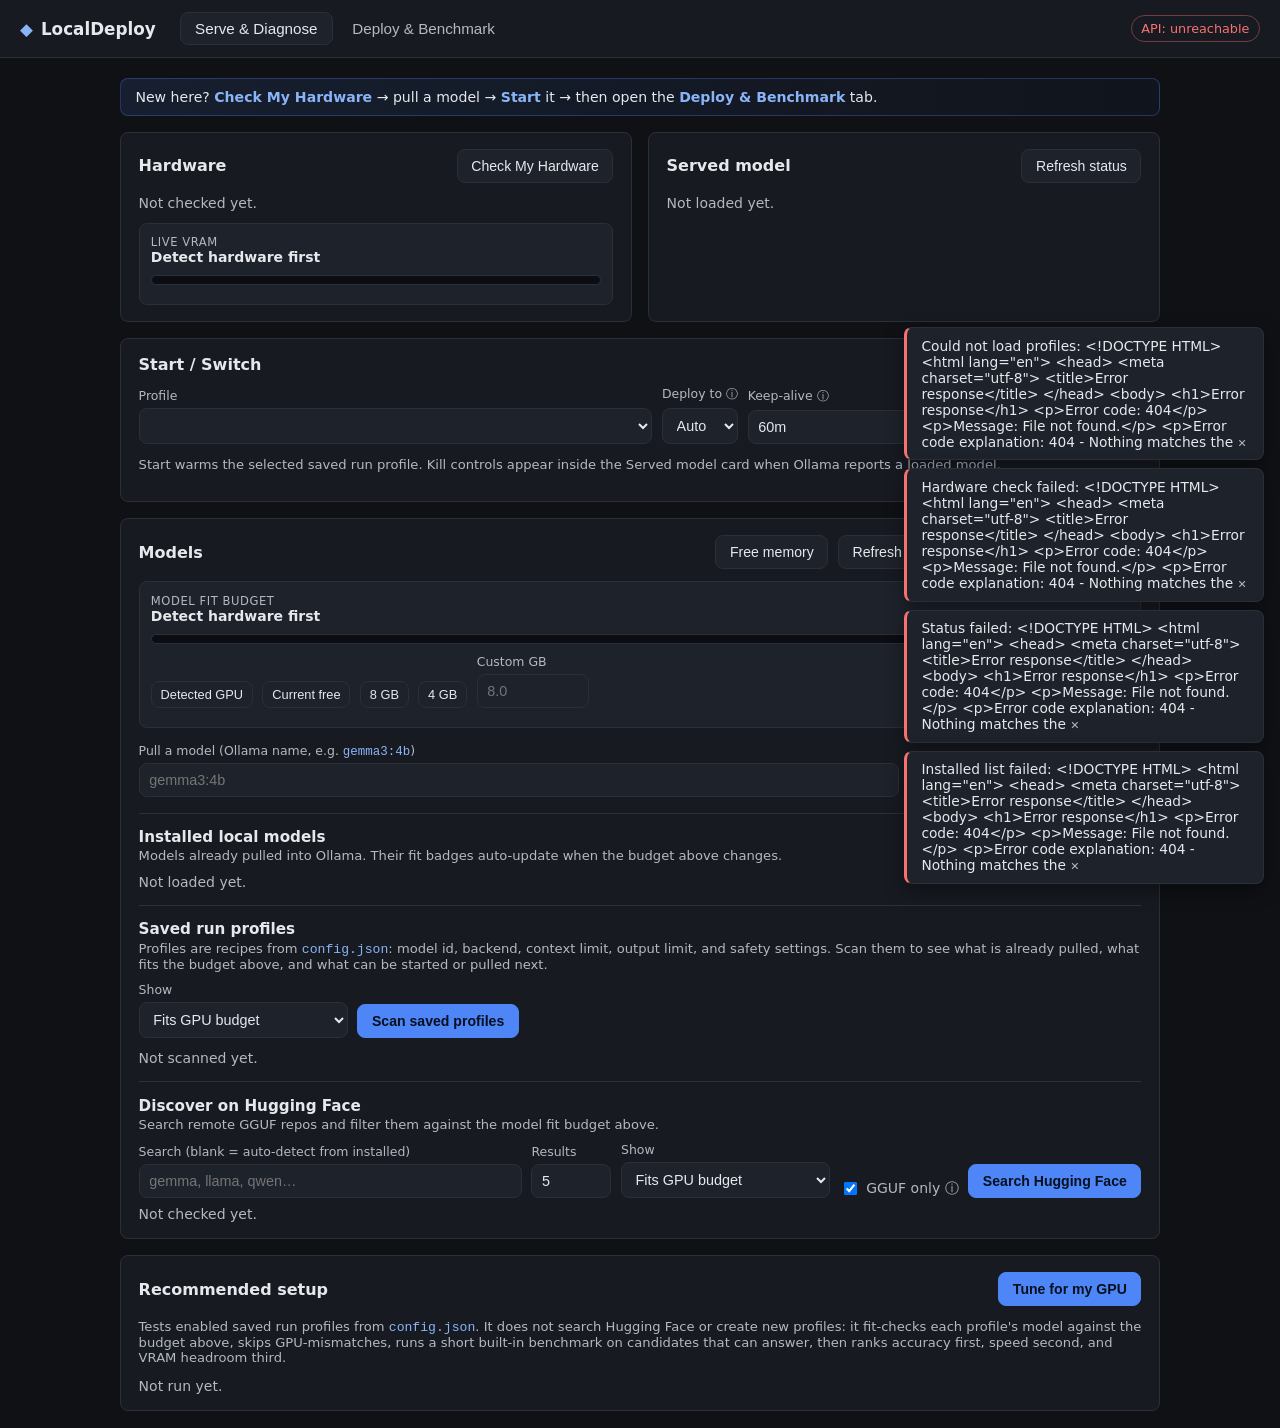
==== web/index.html @ 1c14550e "Improve model fit UI and Ollama test isolation" ====
<!doctype html>
<html lang="en">
  <head>
    <meta charset="utf-8" />
    <meta name="viewport" content="width=device-width, initial-scale=1" />
    <title>LocalDeploy</title>
    <link rel="icon" href="data:," />
    <link rel="stylesheet" href="styles.css?v=20260623-ui7" />
  </head>
  <body>
    <header class="topbar">
      <div class="brand">
        <span class="logo">◆</span>
        <span>LocalDeploy</span>
      </div>
      <nav class="tabs" role="tablist">
        <button class="tab active" data-tab="serve" role="tab" aria-selected="true">Serve &amp; Diagnose</button>
        <button class="tab" data-tab="bench" role="tab" aria-selected="false">Deploy &amp; Benchmark</button>
      </nav>
      <div class="topbar-right">
        <div id="hw-chip" class="chip hidden" title="Detected GPU / VRAM"></div>
        <div class="conn" id="conn-pill" title="API connection">API: …</div>
      </div>
    </header>

    <main>
      <!-- ===================== TAB 1: Serve & Diagnose ===================== -->
      <section id="tab-serve" class="tab-panel active">
        <div class="hint">
          New here? <b>Check My Hardware</b> → pull a model → <b>Start</b> it → then open the
          <b>Deploy &amp; Benchmark</b> tab.
        </div>
        <div class="grid">
          <!-- Hardware -->
          <div class="card">
            <div class="card-head">
              <h2>Hardware</h2>
              <button class="btn" id="btn-hardware">Check My Hardware</button>
            </div>
            <div id="hardware-body" class="muted">Not checked yet.</div>
            <div class="live-vram-panel" style="margin-top: 0.75rem">
              <div class="budget-head">
                <div>
                  <span class="eyebrow">Live VRAM</span>
                  <strong id="hardware-vram-label">Detect hardware first</strong>
                </div>
                <span id="hardware-vram-live-label" class="muted small"></span>
              </div>
              <div id="hardware-vram-meter" class="capacity-meter" aria-label="Live VRAM usage"></div>
              <div id="hardware-vram-help" class="muted small" style="margin-top: 0.5rem"></div>
            </div>
          </div>

          <!-- Served model / status -->
          <div class="card">
            <div class="card-head">
              <h2>Served model</h2>
              <button class="btn" id="btn-status">Refresh status</button>
            </div>
            <div id="status-body" class="muted">Not loaded yet.</div>
          </div>
        </div>

        <!-- Serve controls -->
        <div class="card">
          <div class="card-head"><h2>Start / Switch</h2></div>
          <div class="row gap wrap">
            <label class="field grow">
              <span>Profile</span>
              <select id="profile-select"></select>
            </label>
            <label class="field" title="Where to run the model. Auto lets Ollama use the GPU if it fits; CPU forces system-RAM only (slower, but works without a GPU); GPU forces full GPU offload.">
              <span>Deploy to ⓘ</span>
              <select id="serve-device">
                <option value="auto" selected>Auto</option>
                <option value="gpu">GPU</option>
                <option value="cpu">CPU</option>
              </select>
            </label>
            <label class="field" title="How long to keep the model warm in memory after a request (e.g. 60m, 1h, or 0 to unload immediately).">
              <span>Keep-alive ⓘ</span>
              <input type="text" id="keep-alive" value="60m" />
            </label>
            <div class="row gap actions">
              <button class="btn primary" id="btn-serve">Start</button>
              <button class="btn" id="btn-switch">Switch to this</button>
            </div>
          </div>
          <p class="muted small">Start warms the selected saved run profile. Kill controls appear inside the Served model card when Ollama reports a loaded model.</p>
          <div id="serve-result" class="result"></div>
        </div>

        <!-- Models -->
        <div class="card">
          <div class="card-head">
            <h2>Models</h2>
            <div class="row gap">
              <button class="btn" id="btn-free" title="Unload all models from memory/VRAM">Free memory</button>
              <button class="btn" id="btn-installed">Refresh installed</button>
              <button class="btn" id="btn-updates">Auto search installed</button>
            </div>
          </div>

          <div class="budget-panel model-budget">
            <div class="budget-head">
              <div>
                <span class="eyebrow">Model fit budget</span>
                <strong id="vram-budget-label">Detect hardware first</strong>
              </div>
              <span id="vram-live-label" class="muted small"></span>
            </div>
            <div id="vram-budget-meter" class="capacity-meter" aria-label="Model fit budget"></div>
            <div class="row gap wrap" style="margin-top: 0.65rem">
              <button class="btn compact vram-preset" data-vram-preset="detected">Detected GPU</button>
              <button class="btn compact vram-preset" data-vram-preset="free">Current free</button>
              <button class="btn compact vram-preset" data-vram-gb="8">8 GB</button>
              <button class="btn compact vram-preset" data-vram-gb="4">4 GB</button>
              <label class="field compact-field">
                <span>Custom GB</span>
                <input type="number" id="vram-budget-gb" min="0" step="0.1" placeholder="8.0" />
              </label>
            </div>
            <div id="vram-budget-help" class="muted small" style="margin-top: 0.5rem"></div>
          </div>

          <div class="row gap wrap" style="margin-bottom: 0.75rem">
            <label class="field grow">
              <span>Pull a model (Ollama name, e.g. <code>gemma3:4b</code>)</span>
              <input type="text" id="pull-model" placeholder="gemma3:4b" />
            </label>
            <label class="check" title="Skip the VRAM safety check and pull anyway. Warning: a model larger than your free VRAM may fail to load or run very slowly on CPU.">
              <input type="checkbox" id="pull-override" />
              <span>Override fit check ⚠</span>
            </label>
            <button class="btn primary" id="btn-pull">Pull</button>
            <button class="btn danger" id="btn-pull-cancel" hidden>Cancel</button>
          </div>
          <pre id="pull-log" class="log hidden"></pre>

          <div class="model-section">
            <div class="section-title">
              <div>
                <h3>Installed local models</h3>
                <p class="muted small">Models already pulled into Ollama. Their fit badges auto-update when the budget above changes.</p>
              </div>
            </div>
            <div id="installed-body" class="muted">Not loaded yet.</div>
          </div>

          <div class="model-section">
            <div class="section-title">
              <div>
                <h3>Saved run profiles</h3>
                <p class="muted small">Profiles are recipes from <code>config.json</code>: model id, backend, context limit, output limit, and safety settings. Scan them to see what is already pulled, what fits the budget above, and what can be started or pulled next.</p>
              </div>
            </div>
            <div class="row gap wrap" style="margin-bottom: 0.75rem">
              <label class="field">
                <span>Show</span>
                <select id="fit-filter">
                  <option value="gpu">Fits GPU budget</option>
                  <option value="runnable">Runnable on GPU or CPU</option>
                  <option value="all">All saved profiles</option>
                </select>
              </label>
              <button class="btn primary" id="btn-fit-profiles">Scan saved profiles</button>
            </div>
            <div id="fit-finder-body" class="muted">Not scanned yet.</div>
          </div>

          <div class="model-section discover-section">
            <div class="section-title">
              <div>
                <h3>Discover on Hugging Face</h3>
                <p class="muted small">Search remote GGUF repos and filter them against the model fit budget above.</p>
              </div>
            </div>
            <div class="row gap wrap" style="margin-bottom: 0.5rem">
              <label class="field grow">
                <span>Search (blank = auto-detect from installed)</span>
                <input type="text" id="hf-search" placeholder="gemma, llama, qwen…" />
              </label>
              <label class="field" style="min-width: 5rem">
                <span>Results</span>
                <input type="number" id="hf-limit" value="5" min="1" max="20" />
              </label>
              <label class="field">
                <span>Show</span>
                <select id="hf-fit-filter">
                  <option value="gpu">Fits GPU budget</option>
                  <option value="runnable">Runnable on GPU or CPU</option>
                  <option value="all">All results</option>
                </select>
              </label>
              <label class="check" title="Limit to GGUF repos, which Ollama can pull directly via hf.co/&lt;id&gt;.">
                <input type="checkbox" id="hf-gguf-only" checked />
                <span>GGUF only ⓘ</span>
              </label>
              <button class="btn primary" id="btn-hf-search">Search Hugging Face</button>
            </div>
            <div id="updates-body" class="muted">Not checked yet.</div>
          </div>
        </div>

        <!-- Tune for my GPU -->
        <div class="card">
          <div class="card-head">
            <h2>Recommended setup</h2>
            <button class="btn primary" id="btn-recommend">Tune for my GPU</button>
          </div>
          <p class="muted small">
            Tests enabled saved run profiles from <code>config.json</code>. It does not search Hugging Face or create new profiles:
            it fit-checks each profile's model against the budget above, skips GPU-mismatches, runs a short built-in benchmark on
            candidates that can answer, then ranks accuracy first, speed second, and VRAM headroom third.
          </p>
          <div id="recommend-body" class="muted">Not run yet.</div>
        </div>
      </section>

      <!-- ===================== TAB 2: Deploy & Benchmark ===================== -->
      <section id="tab-bench" class="tab-panel">
        <div class="card">
          <div class="card-head">
            <h2>Question set</h2>
            <div class="row gap">
              <button class="btn primary" id="btn-builtin-bench">Use LocalDeploy test bench</button>
              <button class="btn" id="btn-example">Load JSON sample</button>
              <label class="btn file">
                Upload .json
                <input type="file" id="upload-json" accept="application/json,.json" hidden />
              </label>
              <button class="btn" id="btn-validate">Validate</button>
            </div>
          </div>
          <p id="bench-help" class="muted small">
            Leave the editor empty to run the built-in LocalDeploy test bench. Use JSON here only when you want a custom set:
            each question needs <code>name</code>, <code>category</code>, <code>prompt</code>,
            <code>max_output_tokens</code>, and a <code>grader</code> (one of
            <span id="grader-types">…</span>).
          </p>
          <textarea id="qs-editor" class="editor" spellcheck="false" placeholder="Paste or load a question set as JSON…"></textarea>
          <div id="validate-result" class="result"></div>
        </div>

        <div class="card">
          <div class="card-head">
            <h2>Run</h2>
            <div class="row gap">
              <button class="btn danger" id="btn-run-cancel" hidden>Cancel</button>
              <button class="btn" id="btn-export" disabled title="Run a benchmark first">Export card</button>
            </div>
          </div>
          <div class="row gap wrap">
            <label class="field grow">
              <span>Profile</span>
              <select id="bench-profile-select"></select>
            </label>
            <label class="field" title="How the run is labelled on the report card. Auto detects the model's actual placement (GPU/CPU/Split) from live status after the run; GPU/CPU are explicit overrides and warn if they disagree with what's detected.">
              <span>Device tag ⓘ</span>
              <select id="bench-device">
                <option value="auto" selected>Auto (detect)</option>
                <option value="gpu">GPU</option>
                <option value="cpu">CPU</option>
              </select>
            </label>
            <label class="field">
              <span>Timeout (s)</span>
              <input type="number" id="bench-timeout" value="240" min="1" />
            </label>
            <button class="btn primary" id="btn-run">Run benchmark ▶</button>
            <button class="btn" id="btn-run-both" title="Deploy on CPU, benchmark; deploy on GPU, benchmark; then compare the two">Run on CPU &amp; GPU ▶▶</button>
          </div>
          <p class="muted small">With an empty editor, Run benchmark uses the LocalDeploy test bench. <b>Run on CPU &amp; GPU</b> benchmarks both placements and diffs them automatically. Tip: <kbd>⌘/Ctrl</kbd>+<kbd>Enter</kbd> in the editor runs it.</p>
          <div id="run-progress-wrap" class="hidden">
            <div class="run-progress-track"><div id="run-progress-bar" class="run-progress-fill" style="width:0%" role="progressbar" aria-valuemin="0" aria-valuemax="100" aria-valuenow="0" aria-label="Benchmark progress"></div></div>
            <div id="run-current-test" class="muted small" style="margin-top:.3rem"></div>
          </div>
          <div id="run-summary" class="result"></div>
          <div id="run-category-rollup"></div>
          <div class="table-wrap">
            <table id="run-table" class="results hidden">
              <thead>
                <tr><th>Test</th><th>Category</th><th>Result</th><th class="num">Latency</th><th class="num">tok/s</th><th class="num">Accuracy</th><th></th></tr>
              </thead>
              <tbody></tbody>
            </table>
          </div>
        </div>

        <!-- Compare report cards -->
        <div class="card">
          <div class="card-head"><h2>Compare report cards</h2></div>
          <p class="muted small">
            Drop two exported cards (<code>.html</code>) to diff them — old model vs new, or quant A vs B.
          </p>
          <div class="row gap wrap">
            <label class="btn file">Card A <input type="file" id="card-a" accept=".html,.json" hidden /></label>
            <label class="btn file">Card B <input type="file" id="card-b" accept=".html,.json" hidden /></label>
            <button class="btn" id="btn-compare">Compare</button>
          </div>
          <div id="compare-status" class="muted small" style="margin-top: 0.4rem"></div>
          <div id="compare-body"></div>
        </div>
      </section>
    </main>

    <div id="toasts" class="toasts" aria-live="polite"></div>
    <script src="app.js?v=20260623-ui7"></script>
  </body>
</html>
---- web/styles.css ----
:root {
  --bg: #0f1115;
  --panel: #171a21;
  --panel-2: #1e222b;
  --border: #2a2f3a;
  --text: #e6e8ec;
  --muted: #b3b9c2;
  --accent: #8ab4f8;
  --accent-strong: #4f86f7;
  --good: #34d399;
  --bad: #f87171;
  --warn: #fbbf24;
  --radius: 8px;
}

* { box-sizing: border-box; }

body {
  margin: 0;
  font-family: system-ui, -apple-system, "Segoe UI", Roboto, sans-serif;
  background: var(--bg);
  color: var(--text);
  font-size: 14px;
}

code { color: var(--accent); font-family: ui-monospace, "SF Mono", Menlo, Consolas, monospace; }

/* ---- top bar ---- */
.topbar {
  display: flex;
  align-items: center;
  gap: 1.5rem;
  padding: 0.75rem 1.25rem;
  background: var(--panel);
  border-bottom: 1px solid var(--border);
  position: sticky;
  top: 0;
  z-index: 10;
}
.brand { display: flex; align-items: center; gap: 0.5rem; font-weight: 600; font-size: 1.05rem; }
.logo { color: var(--accent); }
.tabs { display: flex; gap: 0.25rem; }
.tab {
  background: transparent;
  border: 1px solid transparent;
  color: var(--muted);
  padding: 0.45rem 0.9rem;
  border-radius: var(--radius);
  cursor: pointer;
  font-size: 0.95rem;
}
.tab:hover { color: var(--text); }
.tab.active { color: var(--text); background: var(--panel-2); border-color: var(--border); }
.topbar-right { margin-left: auto; display: flex; align-items: center; gap: 0.5rem; }
.conn { font-size: 0.8rem; color: var(--muted); padding: 0.3rem 0.6rem; border: 1px solid var(--border); border-radius: 999px; white-space: nowrap; }
.conn.ok { color: var(--good); border-color: rgba(52, 211, 153, 0.4); }
.conn.bad { color: var(--bad); border-color: rgba(248, 113, 113, 0.4); }
.chip {
  font-size: 0.78rem; color: var(--text); background: var(--panel-2);
  padding: 0.3rem 0.65rem; border: 1px solid var(--border); border-radius: 999px;
  white-space: nowrap; display: inline-flex; align-items: center; gap: 0.4rem;
}
.chip .dot { width: 7px; height: 7px; border-radius: 50%; background: var(--good); }
.chip .dot.none { background: var(--muted); }
@media (max-width: 620px) { #hw-chip { display: none !important; } }

/* ---- layout ---- */
main { max-width: 1080px; margin: 1.25rem auto; padding: 0 1.25rem; }
.grid { display: grid; grid-template-columns: 1fr 1fr; gap: 1rem; }
@media (max-width: 760px) { .grid { grid-template-columns: 1fr; } }

.card {
  background: var(--panel);
  border: 1px solid var(--border);
  border-radius: var(--radius);
  padding: 1rem 1.1rem;
  margin-bottom: 1rem;
}
.card-head { display: flex; align-items: center; justify-content: space-between; gap: 1rem; margin-bottom: 0.75rem; }
.card h2 { margin: 0; font-size: 1rem; }
.sub { margin: 1rem 0 0.5rem; font-size: 0.85rem; color: var(--muted); text-transform: uppercase; letter-spacing: 0.04em; }

.tab-panel { display: none; }
.tab-panel.active { display: block; }

/* ---- rows / fields ---- */
.row { display: flex; align-items: flex-end; }
.row.gap { gap: 0.6rem; }
.row.wrap { flex-wrap: wrap; }
.grow { flex: 1 1 auto; }
.actions { align-items: flex-end; }
.field { display: flex; flex-direction: column; gap: 0.3rem; }
.field > span { font-size: 0.78rem; color: var(--muted); }
.check { display: flex; align-items: center; gap: 0.4rem; color: var(--muted); }

input, select, textarea {
  background: var(--panel-2);
  border: 1px solid var(--border);
  color: var(--text);
  border-radius: 8px;
  padding: 0.5rem 0.6rem;
  font-size: 0.9rem;
  min-width: 0;
}
input:focus, select:focus, textarea:focus { outline: none; border-color: var(--accent-strong); }

/* ---- buttons ---- */
.btn {
  background: var(--panel-2);
  border: 1px solid var(--border);
  color: var(--text);
  padding: 0.5rem 0.85rem;
  border-radius: 8px;
  cursor: pointer;
  font-size: 0.88rem;
  white-space: nowrap;
}
.btn { transition: border-color 0.12s ease, filter 0.12s ease, background 0.12s ease; }
.btn:hover { border-color: var(--accent-strong); }
.btn:disabled { opacity: 0.55; cursor: progress; }
.btn.primary { background: var(--accent-strong); border-color: var(--accent-strong); color: #06101f; font-weight: 600; }
.btn.primary:hover { filter: brightness(1.08); }
.btn.file { display: inline-flex; align-items: center; }
.btn.danger { color: var(--bad); border-color: rgba(248, 113, 113, 0.35); }
.btn.danger:hover { border-color: var(--bad); background: rgba(248, 113, 113, 0.08); }
.btn.compact { padding: 0.32rem 0.55rem; font-size: 0.8rem; }

/* loading spinner: hide label, show a spinner, keep the button width stable */
.btn.loading { color: transparent !important; position: relative; pointer-events: none; }
.btn.loading::after {
  content: ""; position: absolute; inset: 0; margin: auto;
  width: 14px; height: 14px; border-radius: 50%;
  border: 2px solid rgba(255, 255, 255, 0.3); border-top-color: var(--accent);
  animation: spin 0.7s linear infinite;
}
.btn.primary.loading::after { border-color: rgba(6, 16, 31, 0.35); border-top-color: #06101f; }
@keyframes spin { to { transform: rotate(360deg); } }

/* keyboard focus ring for the file-upload labels (they act as buttons) */
.btn.file:focus-visible { outline: 2px solid var(--accent); outline-offset: 2px; }

/* small inline spinner used next to live "…Ns" elapsed counters */
.spin-inline {
  display: inline-block; width: 11px; height: 11px; vertical-align: -1px;
  border-radius: 50%; border: 2px solid rgba(255, 255, 255, 0.25);
  border-top-color: var(--accent); animation: spin 0.7s linear infinite;
}

:focus-visible { outline: 2px solid var(--accent-strong); outline-offset: 1px; }

/* ---- text helpers ---- */
.muted { color: var(--muted); }
.small { font-size: 0.82rem; }

/* ---- badges ---- */
.badge { display: inline-block; padding: 0.1rem 0.5rem; border-radius: 999px; font-size: 0.74rem; font-weight: 600; border: 1px solid var(--border); }
.badge.fits { color: var(--good); border-color: rgba(52, 211, 153, 0.4); }
.badge.wont { color: var(--bad); border-color: rgba(248, 113, 113, 0.4); }
.badge.unknown { color: var(--warn); border-color: rgba(251, 191, 36, 0.4); }
.badge.on { color: var(--good); border-color: rgba(52, 211, 153, 0.4); }
.badge.off { color: var(--muted); }
.badge.cpu { color: var(--accent); border-color: rgba(138, 180, 248, 0.4); }
.badge.split { color: var(--warn); border-color: rgba(251, 191, 36, 0.4); }
.badge.tight { color: var(--warn); border-color: rgba(251, 191, 36, 0.4); }

.eyebrow { display: block; color: var(--muted); font-size: 0.72rem; text-transform: uppercase; letter-spacing: 0.05em; }

/* ---- VRAM budget / fit visualization ---- */
.budget-panel, .live-vram-panel {
  background: var(--panel-2);
  border: 1px solid var(--border);
  border-radius: 8px;
  padding: 0.7rem;
}
.model-budget { margin-bottom: 0.9rem; }
.budget-head { display: flex; align-items: flex-start; justify-content: space-between; gap: 0.75rem; }
.capacity-meter, .mini-meter {
  position: relative;
  height: 8px;
  background: #0b0d12;
  border: 1px solid var(--border);
  border-radius: 999px;
  overflow: hidden;
}
.capacity-meter { margin-top: 0.65rem; height: 10px; }
.capacity-fill, .mini-meter-fill { height: 100%; border-radius: 999px; }
.capacity-fill.used { background: rgba(248, 113, 113, 0.55); }
.live-vram-panel .capacity-fill.used { background: linear-gradient(90deg, rgba(251, 191, 36, 0.75), rgba(248, 113, 113, 0.7)); }
.capacity-marker {
  position: absolute;
  top: -4px;
  width: 2px;
  height: 18px;
  background: var(--accent);
  box-shadow: 0 0 0 1px rgba(0,0,0,0.35);
}
.mini-meter { width: 100%; margin-top: 0.35rem; }
.mini-meter-fill.ok { background: var(--good); }
.mini-meter-fill.warn { background: var(--warn); }
.mini-meter-fill.danger { background: var(--bad); }
.compact-field { min-width: 7rem; }
.compact-field input { width: 7rem; }

/* ---- model rows ---- */
.mlist { display: flex; flex-direction: column; gap: 0.4rem; }
.mrow {
  display: flex; align-items: center; gap: 0.6rem; flex-wrap: wrap;
  background: var(--panel-2); border: 1px solid var(--border);
  border-radius: 8px; padding: 0.5rem 0.7rem;
}
.mrow .name { font-weight: 600; }
.mrow a.name { color: #c7ddff; text-decoration: none; overflow-wrap: anywhere; }
.mrow a.name:hover { color: #ffffff; text-decoration: underline; }
.mrow .meta { color: var(--muted); font-size: 0.8rem; }
.mrow .spacer { flex: 1 1 auto; }
.model-row { align-items: stretch; }
.model-row-main { display: flex; flex-direction: column; gap: 0.25rem; min-width: 14rem; flex: 1 1 20rem; }
.model-row-meta { display: flex; flex-wrap: wrap; align-items: center; gap: 0.4rem; }
.fit-summary { display: flex; flex-wrap: wrap; align-items: center; gap: 0.4rem; }
.hf-fit { display: flex; flex-direction: column; gap: 0.25rem; margin-top: 0.25rem; }
.hf-fit .meta, .discover-section .model-row-meta .meta { color: #d5dbe6; }

.model-section {
  border-top: 1px solid var(--border);
  padding-top: 0.9rem;
  margin-top: 0.95rem;
}
.section-title {
  display: flex;
  justify-content: space-between;
  gap: 0.75rem;
  margin-bottom: 0.65rem;
}
.section-title h3 {
  margin: 0 0 0.15rem;
  font-size: 0.95rem;
}
.section-title p { margin: 0; }
.discover-section .mrow {
  background: #202633;
  border-color: #3a4558;
}

/* ---- running / fit cards ---- */
.running-card, .fit-card {
  background: var(--panel-2);
  border: 1px solid var(--border);
  border-radius: 8px;
  padding: 0.7rem;
  margin-bottom: 0.55rem;
}
.running-top { display: flex; align-items: flex-start; justify-content: space-between; gap: 0.75rem; }
.model-title { font-weight: 700; overflow-wrap: anywhere; }
.model-meta-grid {
  display: grid;
  grid-template-columns: max-content 1fr;
  gap: 0.2rem 0.6rem;
  margin: 0.55rem 0;
  font-size: 0.82rem;
}
.model-meta-grid span { color: var(--muted); }
.fit-grid {
  display: grid;
  grid-template-columns: repeat(auto-fit, minmax(255px, 1fr));
  gap: 0.6rem;
}
.fit-card { margin-bottom: 0; }
.fit-card-actions { margin-top: 0.65rem; align-items: center; }

/* ---- key/value ---- */
.kv { display: grid; grid-template-columns: max-content 1fr; gap: 0.25rem 0.9rem; font-size: 0.9rem; }
.kv .k { color: var(--muted); }

/* ---- results / logs ---- */
.result { margin-top: 0.75rem; font-size: 0.9rem; }
.result.ok { color: var(--good); }
.result.err { color: var(--bad); }
.log {
  background: #0b0d12; border: 1px solid var(--border); border-radius: 8px;
  padding: 0.7rem; max-height: 260px; overflow: auto; font-size: 0.82rem;
  white-space: pre-wrap; word-break: break-word; margin-top: 0.75rem;
}
.editor { width: 100%; min-height: 260px; resize: vertical; font-family: ui-monospace, Menlo, Consolas, monospace; font-size: 0.85rem; line-height: 1.45; }

/* ---- tables ---- */
table.results { width: 100%; border-collapse: collapse; margin-top: 0.75rem; font-size: 0.86rem; }
table.results th, table.results td { text-align: left; padding: 0.4rem 0.55rem; border-bottom: 1px solid var(--border); }
table.results th { color: var(--muted); font-weight: 600; position: sticky; top: 0; background: var(--panel); }
table.results tbody tr:nth-child(odd) td { background: rgba(255, 255, 255, 0.015); }
.table-wrap { max-height: 420px; overflow: auto; border-radius: 8px; }
table.results td.num, table.results th.num { text-align: right; font-variant-numeric: tabular-nums; }
.pass { color: var(--good); font-weight: 600; }
.fail { color: var(--bad); font-weight: 600; }

.hidden { display: none; }

/* ---- run progress bar ---- */
.run-progress-track {
  height: 5px; background: var(--border); border-radius: 999px; overflow: hidden; margin-top: 0.5rem;
}
.run-progress-fill {
  height: 100%; background: var(--accent-strong); border-radius: 999px; transition: width 0.25s ease;
}
.run-progress-fill.indeterminate {
  width: 45%;
  background: linear-gradient(90deg, transparent, var(--accent-strong), transparent);
  animation: indeterminate 1.2s ease-in-out infinite;
}
@keyframes indeterminate {
  0% { transform: translateX(-110%); }
  100% { transform: translateX(230%); }
}

.tune-progress {
  background: var(--panel-2);
  border: 1px solid var(--border);
  border-radius: 8px;
  padding: 0.75rem;
}
.tune-steps {
  margin: 0.65rem 0 0;
  padding-left: 1.25rem;
  color: var(--muted);
  line-height: 1.55;
  font-size: 0.84rem;
}
.tune-result {
  display: grid;
  gap: 0.35rem;
  align-items: start;
}
.tune-result .btn { justify-self: start; margin-top: 0.25rem; }

/* ---- benchmark run stat strip ---- */
.run-stat-strip { display: flex; flex-wrap: wrap; align-items: center; gap: 0 0.4rem; }
.stat-sep { color: var(--border); }

/* ---- per-test response preview ---- */
.preview-row td { padding: 0.2rem 0.55rem !important; background: rgba(0,0,0,0.2); }
.response-preview {
  font-family: ui-monospace, "SF Mono", Menlo, Consolas, monospace;
  font-size: 0.79rem; color: var(--muted); padding: 0.4rem 0.6rem;
  background: #0b0d12; border-radius: 6px;
  white-space: pre-wrap; word-break: break-word;
  max-height: 110px; overflow: auto;
}
.btn-preview {
  background: none; border: none; color: var(--muted);
  cursor: pointer; font-size: 0.78rem; padding: 0.1rem 0.35rem; border-radius: 4px;
}
.btn-preview:hover { color: var(--text); background: var(--panel-2); }
.btn-preview:disabled, .btn-preview.btn-preview-none { opacity: 0.25; cursor: default; }
.warn-badge { color: var(--warn); font-size: 0.8rem; cursor: help; margin-left: 0.2rem; }

.hint {
  background: linear-gradient(90deg, rgba(79, 134, 247, 0.12), rgba(79, 134, 247, 0.03));
  border: 1px solid rgba(79, 134, 247, 0.3);
  color: var(--text); border-radius: var(--radius);
  padding: 0.6rem 0.9rem; margin-bottom: 1rem; font-size: 0.88rem;
}
.hint b { color: var(--accent); font-weight: 600; }

kbd {
  font-family: ui-monospace, Menlo, Consolas, monospace; font-size: 0.75rem;
  background: var(--panel-2); border: 1px solid var(--border); border-bottom-width: 2px;
  border-radius: 5px; padding: 0.05rem 0.35rem; color: var(--text);
}

ul.err-list { margin: 0.4rem 0 0; padding-left: 1.1rem; }
ul.err-list li { color: var(--bad); }

/* ---- toasts ---- */
.toasts { position: fixed; right: 1rem; bottom: 1rem; display: flex; flex-direction: column; gap: 0.5rem; z-index: 50; }
.toast {
  background: var(--panel-2); border: 1px solid var(--border);
  border-left: 3px solid var(--accent-strong);
  padding: 0.6rem 0.9rem; border-radius: 8px; max-width: 360px; font-size: 0.86rem;
  box-shadow: 0 6px 20px rgba(0, 0, 0, 0.4);
}
.toast.error { border-left-color: var(--bad); cursor: pointer; }
.toast.error::after { content: " ✕"; color: var(--muted); font-size: 0.8em; }
.toast.success { border-left-color: var(--good); }
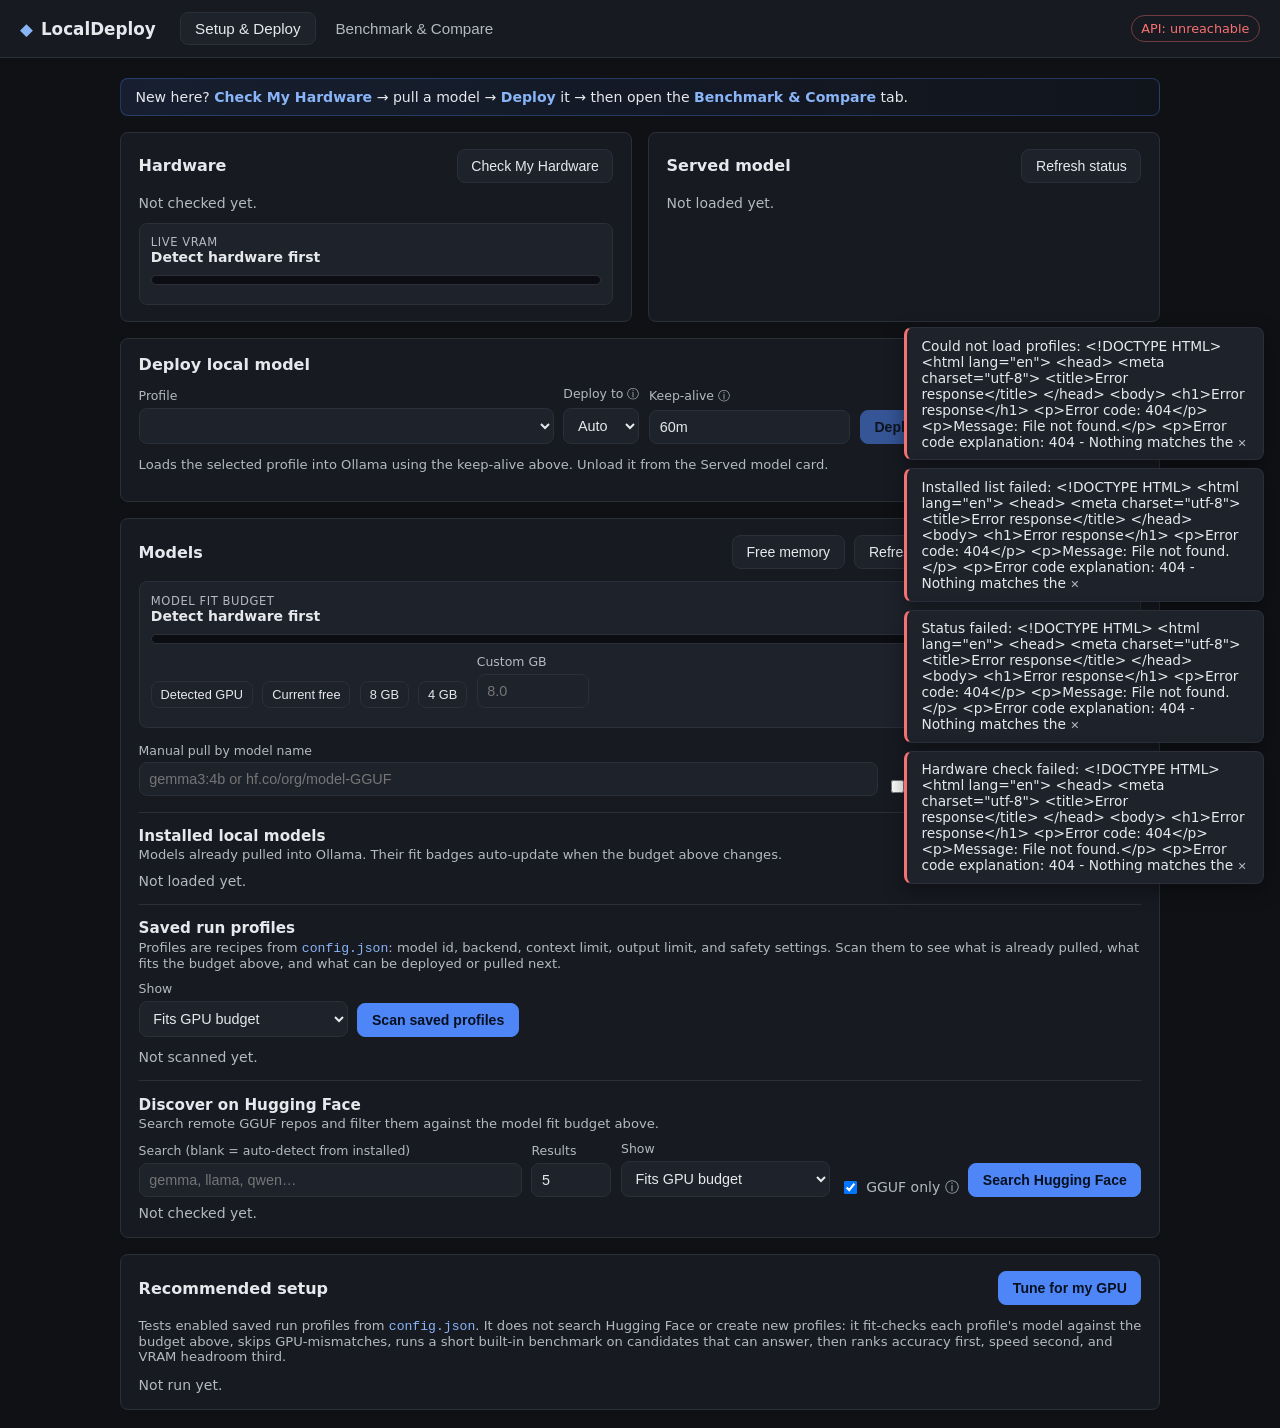
==== commit 94fc127d: "Benchmark workspace V2, device-aware deploy, and UI fixes Backend: - bench.py: accept optional `devi" ====
--- a/web/index.html
+++ b/web/index.html
@@ -5,7 +5,7 @@
     <meta name="viewport" content="width=device-width, initial-scale=1" />
     <title>LocalDeploy</title>
     <link rel="icon" href="data:," />
-    <link rel="stylesheet" href="styles.css?v=20260623-ui7" />
+    <link rel="stylesheet" href="styles.css?v=20260624-ui14" />
   </head>
   <body>
     <header class="topbar">
@@ -14,8 +14,8 @@
         <span>LocalDeploy</span>
       </div>
       <nav class="tabs" role="tablist">
-        <button class="tab active" data-tab="serve" role="tab" aria-selected="true">Serve &amp; Diagnose</button>
-        <button class="tab" data-tab="bench" role="tab" aria-selected="false">Deploy &amp; Benchmark</button>
+        <button class="tab active" data-tab="serve" role="tab" aria-selected="true">Setup &amp; Deploy</button>
+        <button class="tab" data-tab="bench" role="tab" aria-selected="false">Benchmark &amp; Compare</button>
       </nav>
       <div class="topbar-right">
         <div id="hw-chip" class="chip hidden" title="Detected GPU / VRAM"></div>
@@ -27,8 +27,8 @@
       <!-- ===================== TAB 1: Serve & Diagnose ===================== -->
       <section id="tab-serve" class="tab-panel active">
         <div class="hint">
-          New here? <b>Check My Hardware</b> → pull a model → <b>Start</b> it → then open the
-          <b>Deploy &amp; Benchmark</b> tab.
+          New here? <b>Check My Hardware</b> → pull a model → <b>Deploy</b> it → then open the
+          <b>Benchmark &amp; Compare</b> tab.
         </div>
         <div class="grid">
           <!-- Hardware -->
@@ -63,7 +63,7 @@
 
         <!-- Serve controls -->
         <div class="card">
-          <div class="card-head"><h2>Start / Switch</h2></div>
+          <div class="card-head"><h2>Deploy local model</h2></div>
           <div class="row gap wrap">
             <label class="field grow">
               <span>Profile</span>
@@ -82,11 +82,11 @@
               <input type="text" id="keep-alive" value="60m" />
             </label>
             <div class="row gap actions">
-              <button class="btn primary" id="btn-serve">Start</button>
-              <button class="btn" id="btn-switch">Switch to this</button>
-            </div>
-          </div>
-          <p class="muted small">Start warms the selected saved run profile. Kill controls appear inside the Served model card when Ollama reports a loaded model.</p>
+              <button class="btn primary" id="btn-serve">Deploy model</button>
+              <button class="btn" id="btn-switch">Deploy and replace</button>
+            </div>
+          </div>
+          <p class="muted small">Loads the selected profile into Ollama using the keep-alive above. Unload it from the Served model card.</p>
           <div id="serve-result" class="result"></div>
         </div>
 
@@ -97,7 +97,7 @@
             <div class="row gap">
               <button class="btn" id="btn-free" title="Unload all models from memory/VRAM">Free memory</button>
               <button class="btn" id="btn-installed">Refresh installed</button>
-              <button class="btn" id="btn-updates">Auto search installed</button>
+              <button class="btn" id="btn-updates" title="Search Hugging Face for newer versions of your installed models">Check for updates</button>
             </div>
           </div>
 
@@ -125,12 +125,12 @@
 
           <div class="row gap wrap" style="margin-bottom: 0.75rem">
             <label class="field grow">
-              <span>Pull a model (Ollama name, e.g. <code>gemma3:4b</code>)</span>
-              <input type="text" id="pull-model" placeholder="gemma3:4b" />
-            </label>
-            <label class="check" title="Skip the VRAM safety check and pull anyway. Warning: a model larger than your free VRAM may fail to load or run very slowly on CPU.">
+              <span>Manual pull by model name</span>
+              <input type="text" id="pull-model" placeholder="gemma3:4b or hf.co/org/model-GGUF" />
+            </label>
+            <label class="check" title="Keep the warning, but do not block the pull when the fit check says the model is risky.">
               <input type="checkbox" id="pull-override" />
-              <span>Override fit check ⚠</span>
+              <span>Warn only; pull anyway</span>
             </label>
             <button class="btn primary" id="btn-pull">Pull</button>
             <button class="btn danger" id="btn-pull-cancel" hidden>Cancel</button>
@@ -151,7 +151,7 @@
             <div class="section-title">
               <div>
                 <h3>Saved run profiles</h3>
-                <p class="muted small">Profiles are recipes from <code>config.json</code>: model id, backend, context limit, output limit, and safety settings. Scan them to see what is already pulled, what fits the budget above, and what can be started or pulled next.</p>
+                <p class="muted small">Profiles are recipes from <code>config.json</code>: model id, backend, context limit, output limit, and safety settings. Scan them to see what is already pulled, what fits the budget above, and what can be deployed or pulled next.</p>
               </div>
             </div>
             <div class="row gap wrap" style="margin-bottom: 0.75rem">
@@ -232,79 +232,189 @@
               <button class="btn" id="btn-validate">Validate</button>
             </div>
           </div>
-          <p id="bench-help" class="muted small">
-            Leave the editor empty to run the built-in LocalDeploy test bench. Use JSON here only when you want a custom set:
-            each question needs <code>name</code>, <code>category</code>, <code>prompt</code>,
-            <code>max_output_tokens</code>, and a <code>grader</code> (one of
-            <span id="grader-types">…</span>).
-          </p>
-          <textarea id="qs-editor" class="editor" spellcheck="false" placeholder="Paste or load a question set as JSON…"></textarea>
-          <div id="validate-result" class="result"></div>
-        </div>
-
-        <div class="card">
-          <div class="card-head">
-            <h2>Run</h2>
+          <details id="question-set-details" class="qs-details" open>
+            <summary>Question set editor</summary>
+            <p id="bench-help" class="muted small">
+              Leave the editor empty to run the built-in LocalDeploy test bench. Use JSON here only when you want a custom set:
+              each question needs <code>name</code>, <code>category</code>, <code>prompt</code>,
+              <code>max_output_tokens</code>, and a <code>grader</code> (one of
+              <span id="grader-types">…</span>).
+            </p>
+            <textarea id="qs-editor" class="editor" spellcheck="false" placeholder="Paste or load a question set as JSON…"></textarea>
+            <div id="validate-result" class="result"></div>
+          </details>
+        </div>
+
+        <div class="card">
+          <div class="card-head">
+            <h2>Run Builder</h2>
             <div class="row gap">
               <button class="btn danger" id="btn-run-cancel" hidden>Cancel</button>
-              <button class="btn" id="btn-export" disabled title="Run a benchmark first">Export card</button>
-            </div>
-          </div>
+              <button class="btn" id="btn-export" disabled title="Select a completed run">Export run</button>
+            </div>
+          </div>
+          <div class="bench-summary-grid">
+            <div class="bench-summary-card">
+              <span class="eyebrow">Test set</span>
+              <b id="bench-set-name">Built-in LocalDeploy bench</b>
+              <span id="bench-set-meta" class="muted small">Leave the editor empty for the built-in suite.</span>
+            </div>
+            <div class="bench-summary-card">
+              <span class="eyebrow">Selected models</span>
+              <b id="bench-selected-count">0 profiles</b>
+              <span class="muted small">Pick one or more saved profiles from <code>config.json</code>.</span>
+            </div>
+            <div class="bench-summary-card">
+              <span class="eyebrow">History</span>
+              <b id="bench-history-count">0 runs</b>
+              <span class="muted small">Stored locally in this browser.</span>
+            </div>
+          </div>
+          <div class="bench-picker-head">
+            <div>
+              <h3 class="sub">Models</h3>
+              <span class="muted small">Select one or more saved profiles. Runs execute sequentially.</span>
+            </div>
+            <label class="field compact-field">
+              <span>Filter</span>
+              <input type="search" id="bench-profile-filter" placeholder="Search profiles" />
+            </label>
+          </div>
+          <div id="bench-profile-chips" class="profile-chip-grid profile-list" aria-label="Benchmark profile selection"></div>
           <div class="row gap wrap">
-            <label class="field grow">
+            <label class="field grow hidden">
               <span>Profile</span>
               <select id="bench-profile-select"></select>
             </label>
-            <label class="field" title="How the run is labelled on the report card. Auto detects the model's actual placement (GPU/CPU/Split) from live status after the run; GPU/CPU are explicit overrides and warn if they disagree with what's detected.">
-              <span>Device tag ⓘ</span>
+            <label class="field" title="Where to run this benchmark. Auto uses the currently loaded/default placement; CPU/GPU reloads the model on that device before the run and warns if Ollama reports a different placement.">
+              <span>Benchmark device ⓘ</span>
               <select id="bench-device">
                 <option value="auto" selected>Auto (detect)</option>
                 <option value="gpu">GPU</option>
                 <option value="cpu">CPU</option>
+                <option value="both">CPU + GPU</option>
               </select>
             </label>
             <label class="field">
               <span>Timeout (s)</span>
               <input type="number" id="bench-timeout" value="240" min="1" />
             </label>
-            <button class="btn primary" id="btn-run">Run benchmark ▶</button>
-            <button class="btn" id="btn-run-both" title="Deploy on CPU, benchmark; deploy on GPU, benchmark; then compare the two">Run on CPU &amp; GPU ▶▶</button>
-          </div>
-          <p class="muted small">With an empty editor, Run benchmark uses the LocalDeploy test bench. <b>Run on CPU &amp; GPU</b> benchmarks both placements and diffs them automatically. Tip: <kbd>⌘/Ctrl</kbd>+<kbd>Enter</kbd> in the editor runs it.</p>
-          <div id="run-progress-wrap" class="hidden">
-            <div class="run-progress-track"><div id="run-progress-bar" class="run-progress-fill" style="width:0%" role="progressbar" aria-valuemin="0" aria-valuemax="100" aria-valuenow="0" aria-label="Benchmark progress"></div></div>
-            <div id="run-current-test" class="muted small" style="margin-top:.3rem"></div>
+            <button class="btn primary" id="btn-run">Run benchmark suite</button>
+            <button class="btn" id="btn-clear-runs" title="Clear local benchmark history">Clear history</button>
+          </div>
+          <p class="muted small">CPU + GPU creates one queued run per selected model and device.</p>
+        </div>
+
+        <div class="card">
+          <div class="card-head"><h2>Run queue</h2></div>
+          <div id="run-active" class="run-active hidden" aria-live="polite">
+            <div class="run-active-top">
+              <div>
+                <span class="eyebrow">Active benchmark</span>
+                <strong id="run-active-title">Ready</strong>
+              </div>
+              <div class="row gap" style="align-items: center">
+                <span id="run-active-percent" class="run-percent">0%</span>
+                <button class="btn danger compact" id="btn-stop-active" title="Stop this run and continue with the rest of the queue">Stop</button>
+              </div>
+            </div>
+            <div class="run-progress-track large"><div id="run-progress-bar" class="run-progress-fill" style="width:0%" role="progressbar" aria-valuemin="0" aria-valuemax="100" aria-valuenow="0" aria-label="Benchmark progress"></div></div>
+            <div class="run-active-meta">
+              <span id="run-active-detail">Waiting</span>
+              <span id="run-active-count"></span>
+            </div>
           </div>
           <div id="run-summary" class="result"></div>
+          <div id="run-queue" class="queue-list"></div>
+        </div>
+
+        <div class="card" id="results-dashboard-card">
+          <div class="card-head">
+            <h2>Results</h2>
+            <span class="muted small">Selected benchmark runs</span>
+          </div>
+          <div id="winner-badges" class="dashboard-summary"></div>
+          <div class="dashboard-grid">
+            <section class="dashboard-panel">
+              <h3 class="sub">Leaderboard</h3>
+              <div id="leaderboard-body" class="muted small">Run a benchmark suite to populate the leaderboard.</div>
+            </section>
+            <section class="dashboard-panel">
+              <h3 class="sub">Speed vs quality</h3>
+              <div id="scatter-body" class="muted small">No runs yet.</div>
+            </section>
+          </div>
+          <section class="dashboard-panel wide">
+            <h3 class="sub">Category heatmap</h3>
+            <div id="heatmap-body" class="muted small">No runs yet.</div>
+          </section>
+          <details class="dashboard-panel wide advanced-panel">
+            <summary>
+              <span class="sub">Per-test matrix</span>
+              <span class="muted small">Advanced pass/fail grid</span>
+            </summary>
+            <div id="matrix-body" class="muted small">No runs yet.</div>
+          </details>
+        </div>
+
+        <div class="card">
+          <div class="card-head">
+            <h2>Compare selected</h2>
+            <div class="row gap">
+              <button class="btn" id="btn-export-selected" disabled>Export selected</button>
+              <button class="btn" id="btn-compare">Compare selected</button>
+            </div>
+          </div>
+          <div class="row gap wrap compare-toolbar">
+            <button class="btn compact" id="btn-select-all-runs">Select all</button>
+            <button class="btn compact" id="btn-deselect-all-runs">Deselect all</button>
+            <label class="btn file">Import card(s) <input type="file" id="card-import" accept=".html,.json" multiple hidden /></label>
+            <label class="field compact-field">
+              <span>Baseline</span>
+              <select id="compare-baseline"></select>
+            </label>
+          </div>
+          <div id="compare-status" class="muted small compare-status"></div>
+          <div id="run-library" class="run-library"></div>
+          <div id="compare-body"></div>
+          <div id="response-drawer" class="response-drawer hidden"></div>
+        </div>
+
+        <div class="card" id="detailed-results-card">
+          <div class="card-head">
+            <h2>Detailed results</h2>
+            <div class="row gap wrap">
+              <label class="field compact-field">
+                <span>Model</span>
+                <select id="detail-filter-run"><option value="">All runs</option></select>
+              </label>
+              <label class="field compact-field">
+                <span>Category</span>
+                <select id="detail-filter-category"><option value="">All categories</option></select>
+              </label>
+              <label class="field compact-field">
+                <span>Result</span>
+                <select id="detail-filter-result">
+                  <option value="">All</option>
+                  <option value="pass">Pass</option>
+                  <option value="fail">Fail</option>
+                  <option value="slow">Slowest failures</option>
+                </select>
+              </label>
+            </div>
+          </div>
           <div id="run-category-rollup"></div>
           <div class="table-wrap">
             <table id="run-table" class="results hidden">
-              <thead>
-                <tr><th>Test</th><th>Category</th><th>Result</th><th class="num">Latency</th><th class="num">tok/s</th><th class="num">Accuracy</th><th></th></tr>
-              </thead>
+              <thead><tr><th>Run</th><th>Test</th><th>Category</th><th>Result</th><th class="num">Latency</th><th class="num">tok/s</th><th class="num">Accuracy</th><th></th></tr></thead>
               <tbody></tbody>
             </table>
           </div>
         </div>
-
-        <!-- Compare report cards -->
-        <div class="card">
-          <div class="card-head"><h2>Compare report cards</h2></div>
-          <p class="muted small">
-            Drop two exported cards (<code>.html</code>) to diff them — old model vs new, or quant A vs B.
-          </p>
-          <div class="row gap wrap">
-            <label class="btn file">Card A <input type="file" id="card-a" accept=".html,.json" hidden /></label>
-            <label class="btn file">Card B <input type="file" id="card-b" accept=".html,.json" hidden /></label>
-            <button class="btn" id="btn-compare">Compare</button>
-          </div>
-          <div id="compare-status" class="muted small" style="margin-top: 0.4rem"></div>
-          <div id="compare-body"></div>
-        </div>
       </section>
     </main>
 
     <div id="toasts" class="toasts" aria-live="polite"></div>
-    <script src="app.js?v=20260623-ui7"></script>
+    <script src="app.js?v=20260624-ui14"></script>
   </body>
 </html>
--- a/web/styles.css
+++ b/web/styles.css
@@ -281,6 +281,18 @@
   white-space: pre-wrap; word-break: break-word; margin-top: 0.75rem;
 }
 .editor { width: 100%; min-height: 260px; resize: vertical; font-family: ui-monospace, Menlo, Consolas, monospace; font-size: 0.85rem; line-height: 1.45; }
+.qs-details {
+  border: 1px solid var(--border);
+  border-radius: 8px;
+  background: var(--panel-2);
+  padding: 0.55rem 0.7rem;
+}
+.qs-details summary {
+  cursor: pointer;
+  color: var(--text);
+  font-weight: 650;
+}
+.qs-details[open] summary { margin-bottom: 0.55rem; }
 
 /* ---- tables ---- */
 table.results { width: 100%; border-collapse: collapse; margin-top: 0.75rem; font-size: 0.86rem; }
@@ -294,9 +306,15 @@
 
 .hidden { display: none; }
 
-/* ---- run progress bar ---- */
+/* ---- run progress ---- */
 .run-progress-track {
   height: 5px; background: var(--border); border-radius: 999px; overflow: hidden; margin-top: 0.5rem;
+}
+.run-progress-track.large {
+  height: 12px;
+  margin-top: 0.75rem;
+  background: #0b0d12;
+  border: 1px solid var(--border);
 }
 .run-progress-fill {
   height: 100%; background: var(--accent-strong); border-radius: 999px; transition: width 0.25s ease;
@@ -331,9 +349,482 @@
 }
 .tune-result .btn { justify-self: start; margin-top: 0.25rem; }
 
-/* ---- benchmark run stat strip ---- */
-.run-stat-strip { display: flex; flex-wrap: wrap; align-items: center; gap: 0 0.4rem; }
-.stat-sep { color: var(--border); }
+/* ---- benchmark workspace ---- */
+.bench-summary-grid {
+  display: grid;
+  grid-template-columns: repeat(3, minmax(0, 1fr));
+  gap: 0.65rem;
+  margin: 0.75rem 0 1rem;
+}
+.bench-summary-card {
+  border: 1px solid var(--border);
+  border-radius: 8px;
+  background: var(--panel-2);
+  padding: 0.7rem 0.8rem;
+}
+.bench-summary-card b { display: block; margin-bottom: 0.2rem; }
+.bench-picker-head {
+  display: flex;
+  align-items: flex-end;
+  justify-content: space-between;
+  gap: 1rem;
+  margin: 0.85rem 0 0.45rem;
+}
+.bench-picker-head .sub { margin: 0 0 0.2rem; }
+.bench-picker-head .compact-field {
+  flex: 0 0 260px;
+  max-width: 100%;
+}
+.bench-picker-head input { width: 100%; }
+.profile-chip-grid {
+  display: grid;
+  gap: 0;
+}
+.profile-list {
+  max-height: 360px;
+  overflow: auto;
+  border: 1px solid var(--border);
+  border-radius: 8px;
+  background: var(--panel-2);
+}
+.profile-chip-card {
+  display: grid;
+  grid-template-columns: auto minmax(0, 1fr) auto;
+  gap: 0.65rem;
+  align-items: center;
+  min-height: 56px;
+  border: 0;
+  border-bottom: 1px solid var(--border);
+  border-radius: 0;
+  background: transparent;
+  padding: 0.5rem 0.75rem;
+  cursor: pointer;
+}
+.profile-chip-card:last-child { border-bottom: 0; }
+.profile-chip-card:hover,
+.profile-chip-card.selected { background: rgba(79, 134, 247, 0.11); box-shadow: inset 3px 0 0 var(--accent-strong); }
+.profile-chip-card input { margin: 0; width: 16px; height: 16px; }
+.profile-chip-main { min-width: 0; }
+.profile-chip-main b {
+  display: block;
+  overflow: hidden;
+  text-overflow: ellipsis;
+  white-space: nowrap;
+  font-weight: 700;
+  line-height: 1.2;
+}
+.profile-chip-model {
+  display: block;
+  color: var(--muted);
+  font-size: 0.8rem;
+  line-height: 1.25;
+  margin-top: 0.12rem;
+  overflow: hidden;
+  text-overflow: ellipsis;
+  white-space: nowrap;
+}
+.profile-chip-badges {
+  display: flex;
+  gap: 0.35rem;
+  align-items: center;
+  justify-content: flex-end;
+  flex-wrap: nowrap;
+  min-width: max-content;
+}
+.profile-chip-badges .badge { white-space: nowrap; }
+.empty-state {
+  color: var(--muted);
+  padding: 0.85rem;
+}
+.run-active {
+  border: 1px solid rgba(79, 134, 247, 0.35);
+  background: linear-gradient(180deg, rgba(79, 134, 247, 0.14), rgba(79, 134, 247, 0.05));
+  border-radius: 8px;
+  padding: 0.9rem;
+  margin-bottom: 0.75rem;
+}
+.run-active-top,
+.run-active-meta {
+  display: flex;
+  align-items: center;
+  justify-content: space-between;
+  gap: 0.75rem;
+}
+.run-active-top strong {
+  display: block;
+  font-size: 1rem;
+  margin-top: 0.1rem;
+  overflow-wrap: anywhere;
+}
+.run-percent {
+  font-size: 1.35rem;
+  font-weight: 750;
+  color: var(--accent);
+  font-variant-numeric: tabular-nums;
+}
+.run-active-meta {
+  color: var(--muted);
+  font-size: 0.86rem;
+  margin-top: 0.55rem;
+}
+.queue-list { display: grid; gap: 0.45rem; }
+.queue-row {
+  display: grid;
+  grid-template-columns: minmax(0, 1fr) auto;
+  gap: 0.75rem;
+  align-items: center;
+  border: 1px solid var(--border);
+  border-radius: 8px;
+  background: var(--panel-2);
+  padding: 0.65rem 0.75rem;
+}
+.queue-row-main { min-width: 0; }
+.queue-row-main b { display: block; overflow-wrap: anywhere; }
+.queue-row-side {
+  display: flex;
+  align-items: center;
+  justify-content: flex-end;
+  gap: 0.45rem;
+}
+.queue-actions {
+  display: flex;
+  gap: 0.3rem;
+  flex-wrap: wrap;
+  justify-content: flex-end;
+}
+.dashboard-summary {
+  display: grid;
+  grid-template-columns: repeat(5, minmax(0, 1fr));
+  gap: 0.6rem;
+  margin: 0.75rem 0 0.9rem;
+}
+.metric-tile {
+  min-width: 0;
+  border: 1px solid rgba(138, 180, 248, 0.12);
+  border-radius: 8px;
+  background: rgba(30, 34, 43, 0.72);
+  padding: 0.68rem 0.72rem;
+}
+.metric-tile span,
+.metric-tile small {
+  display: block;
+  color: var(--muted);
+  overflow: hidden;
+  text-overflow: ellipsis;
+  white-space: nowrap;
+}
+.metric-tile span {
+  font-size: 0.68rem;
+  letter-spacing: 0.055em;
+  text-transform: uppercase;
+}
+.metric-tile strong {
+  display: block;
+  margin: 0.22rem 0 0.12rem;
+  font-size: 1.02rem;
+  line-height: 1.2;
+  overflow: hidden;
+  text-overflow: ellipsis;
+  white-space: nowrap;
+}
+.dashboard-grid {
+  display: grid;
+  grid-template-columns: minmax(0, 1fr) minmax(300px, 0.9fr);
+  gap: 0.75rem;
+  align-items: start;
+}
+.dashboard-panel {
+  border: 1px solid var(--border);
+  border-radius: 8px;
+  background: rgba(30, 34, 43, 0.64);
+  padding: 0.75rem;
+  min-width: 0;
+}
+.dashboard-panel.wide {
+  margin-top: 0.75rem;
+}
+.dashboard-panel .sub {
+  margin-top: 0;
+  margin-bottom: 0.55rem;
+  letter-spacing: 0.05em;
+}
+.advanced-panel {
+  padding: 0;
+}
+.advanced-panel summary {
+  display: flex;
+  align-items: center;
+  justify-content: space-between;
+  gap: 0.75rem;
+  cursor: pointer;
+  list-style: none;
+  padding: 0.75rem;
+}
+.advanced-panel summary::-webkit-details-marker { display: none; }
+.advanced-panel summary::after {
+  content: "Show";
+  color: var(--accent);
+  font-size: 0.78rem;
+  font-weight: 700;
+}
+.advanced-panel[open] summary::after { content: "Hide"; }
+.advanced-panel summary .sub {
+  margin: 0;
+}
+.advanced-panel #matrix-body {
+  padding: 0 0.75rem 0.75rem;
+}
+.leaderboard-list {
+  display: grid;
+  gap: 0.45rem;
+}
+.leaderboard-row {
+  display: grid;
+  grid-template-columns: 2rem minmax(0, 1fr);
+  gap: 0.65rem;
+  align-items: start;
+  border-radius: 8px;
+  background: rgba(15, 17, 21, 0.42);
+  padding: 0.62rem 0.7rem;
+}
+.leaderboard-row .rank {
+  display: inline-flex;
+  align-items: center;
+  justify-content: center;
+  width: 1.65rem;
+  height: 1.65rem;
+  border-radius: 999px;
+  background: rgba(79, 134, 247, 0.16);
+  color: var(--accent);
+  font-weight: 700;
+  font-variant-numeric: tabular-nums;
+}
+.leaderboard-name,
+.leaderboard-metrics {
+  min-width: 0;
+}
+.leaderboard-name b,
+.leaderboard-name span {
+  display: block;
+  overflow: hidden;
+  text-overflow: ellipsis;
+  white-space: nowrap;
+}
+.leaderboard-name span {
+  color: var(--muted);
+  font-size: 0.78rem;
+  margin-top: 0.1rem;
+}
+.leaderboard-metrics {
+  grid-column: 2;
+  display: grid;
+  grid-template-columns: repeat(4, minmax(5.5rem, 1fr));
+  gap: 0.35rem;
+  margin-top: 0.45rem;
+}
+.leaderboard-metrics span {
+  min-width: 0;
+  border: 1px solid rgba(255, 255, 255, 0.04);
+  border-radius: 7px;
+  background: rgba(255, 255, 255, 0.025);
+  color: var(--muted);
+  padding: 0.34rem 0.4rem;
+  font-size: 0.78rem;
+  overflow: hidden;
+  text-overflow: ellipsis;
+  white-space: nowrap;
+}
+.leaderboard-metrics b {
+  color: var(--text);
+  font-variant-numeric: tabular-nums;
+}
+.scatter {
+  width: 100%;
+  min-height: 188px;
+  max-height: 230px;
+  display: block;
+  border-radius: 8px;
+  background: rgba(15, 17, 21, 0.34);
+}
+.scatter line { stroke: rgba(179, 185, 194, 0.18); stroke-width: 1; }
+.scatter .gridline { stroke-dasharray: 4 5; }
+.scatter circle { fill: var(--accent-strong); stroke: #d9e7ff; stroke-width: 1.2; }
+.scatter text { fill: var(--muted); font-size: 11px; }
+.scatter-single {
+  min-height: 188px;
+  display: grid;
+  align-content: center;
+  gap: 0.35rem;
+  border-radius: 8px;
+  background: rgba(15, 17, 21, 0.34);
+  padding: 1rem;
+}
+.scatter-single strong {
+  font-size: 1.65rem;
+  line-height: 1;
+  color: var(--text);
+}
+.scatter-single span:not(.eyebrow) {
+  color: var(--muted);
+}
+.scatter-single small {
+  color: var(--muted);
+}
+.heatmap-body,
+.matrix-body { color: var(--muted); font-size: 0.84rem; }
+.heatmap-scroll {
+  display: inline-block;
+  max-width: 100%;
+  overflow: auto;
+  border: 1px solid var(--border);
+  border-radius: 8px;
+  background: transparent;
+}
+.heatmap-grid {
+  display: grid;
+  min-width: max-content;
+  background: var(--border);
+}
+.heat-head,
+.heat-category,
+.heat-cell {
+  min-width: 0;
+  padding: 0.56rem 0.65rem;
+  background: #181b22;
+  overflow: hidden;
+  text-overflow: ellipsis;
+  white-space: nowrap;
+}
+.heat-head {
+  position: sticky;
+  top: 0;
+  z-index: 1;
+  color: var(--muted);
+  font-size: 0.76rem;
+  font-weight: 700;
+}
+.heat-category {
+  color: #d8dde6;
+  font-weight: 650;
+}
+.heat-cell {
+  color: var(--text);
+  font-variant-numeric: tabular-nums;
+  font-weight: 700;
+}
+.heat-good { background: rgba(34, 133, 83, 0.48); color: #d9fce6; }
+.heat-warn { background: rgba(151, 122, 35, 0.42); color: #fbefb6; }
+.heat-bad { background: rgba(143, 55, 55, 0.38); color: #ffd9d9; }
+.matrix-wrap {
+  max-height: 320px;
+  overflow: auto;
+  border: 1px solid var(--border);
+  border-radius: 8px;
+}
+.matrix-wrap table.results {
+  margin-top: 0;
+  min-width: max-content;
+}
+.results.matrix th,
+.results.matrix td {
+  padding: 0.45rem 0.55rem;
+}
+.results.matrix th:first-child {
+  min-width: 15rem;
+  max-width: 20rem;
+}
+.matrix-pill {
+  display: inline-flex;
+  align-items: center;
+  justify-content: center;
+  min-width: 5.5rem;
+  border-radius: 999px;
+  padding: 0.18rem 0.52rem;
+  font-size: 0.74rem;
+  font-weight: 750;
+  font-variant-numeric: tabular-nums;
+}
+.matrix-pass { color: #d9fce6; background: rgba(34, 133, 83, 0.32); }
+.matrix-fail { color: #ffd9d9; background: rgba(143, 55, 55, 0.3); }
+.matrix-note { margin-top: 0.45rem; }
+.run-library {
+  display: grid;
+  gap: 0.45rem;
+  max-height: 280px;
+  overflow: auto;
+  margin-top: 0.65rem;
+}
+.run-library-row {
+  display: grid;
+  grid-template-columns: auto minmax(0, 1fr) auto;
+  align-items: center;
+  gap: 0.6rem;
+  border: 1px solid var(--border);
+  border-radius: 8px;
+  background: var(--panel-2);
+  padding: 0.55rem 0.65rem;
+}
+.run-library-row.selected { border-color: var(--accent-strong); background: rgba(79, 134, 247, 0.1); }
+.run-library-row b,
+.run-library-row span { min-width: 0; overflow-wrap: anywhere; }
+.compare-toolbar {
+  align-items: end;
+  margin-top: 0.25rem;
+}
+.compare-status {
+  margin-top: 0.45rem;
+}
+.response-test-list {
+  display: flex;
+  flex-wrap: wrap;
+  gap: 0.4rem;
+  margin: 0.5rem 0 0.8rem;
+}
+.response-drawer {
+  border: 1px solid var(--border);
+  border-radius: 8px;
+  background: var(--panel-2);
+  padding: 0.75rem;
+}
+.response-compare-grid {
+  display: grid;
+  grid-template-columns: repeat(auto-fit, minmax(220px, 1fr));
+  gap: 0.65rem;
+}
+.response-compare-card {
+  border: 1px solid var(--border);
+  border-radius: 8px;
+  background: var(--panel);
+  padding: 0.65rem;
+}
+.response-compare-card pre {
+  margin: 0.45rem 0 0;
+  max-height: 240px;
+  overflow: auto;
+  white-space: pre-wrap;
+  word-break: break-word;
+  font-size: 0.78rem;
+  color: var(--text);
+}
+@media (max-width: 860px) {
+  .bench-summary-grid,
+  .dashboard-grid,
+  .queue-row {
+    grid-template-columns: 1fr;
+  }
+  .dashboard-summary { grid-template-columns: repeat(2, minmax(0, 1fr)); }
+  .leaderboard-metrics { grid-template-columns: repeat(2, minmax(0, 1fr)); }
+  .queue-row,
+  .queue-row-side { gap: 0.45rem; }
+  .queue-row-side { justify-content: flex-start; }
+}
+@media (max-width: 620px) {
+  .dashboard-summary { grid-template-columns: 1fr; }
+  .leaderboard-metrics { grid-template-columns: 1fr; }
+  .profile-chip-grid { grid-template-columns: 1fr; }
+  .run-library-row { grid-template-columns: auto minmax(0, 1fr); }
+  .run-library-row .badge { justify-self: start; grid-column: 2; }
+}
 
 /* ---- per-test response preview ---- */
 .preview-row td { padding: 0.2rem 0.55rem !important; background: rgba(0,0,0,0.2); }
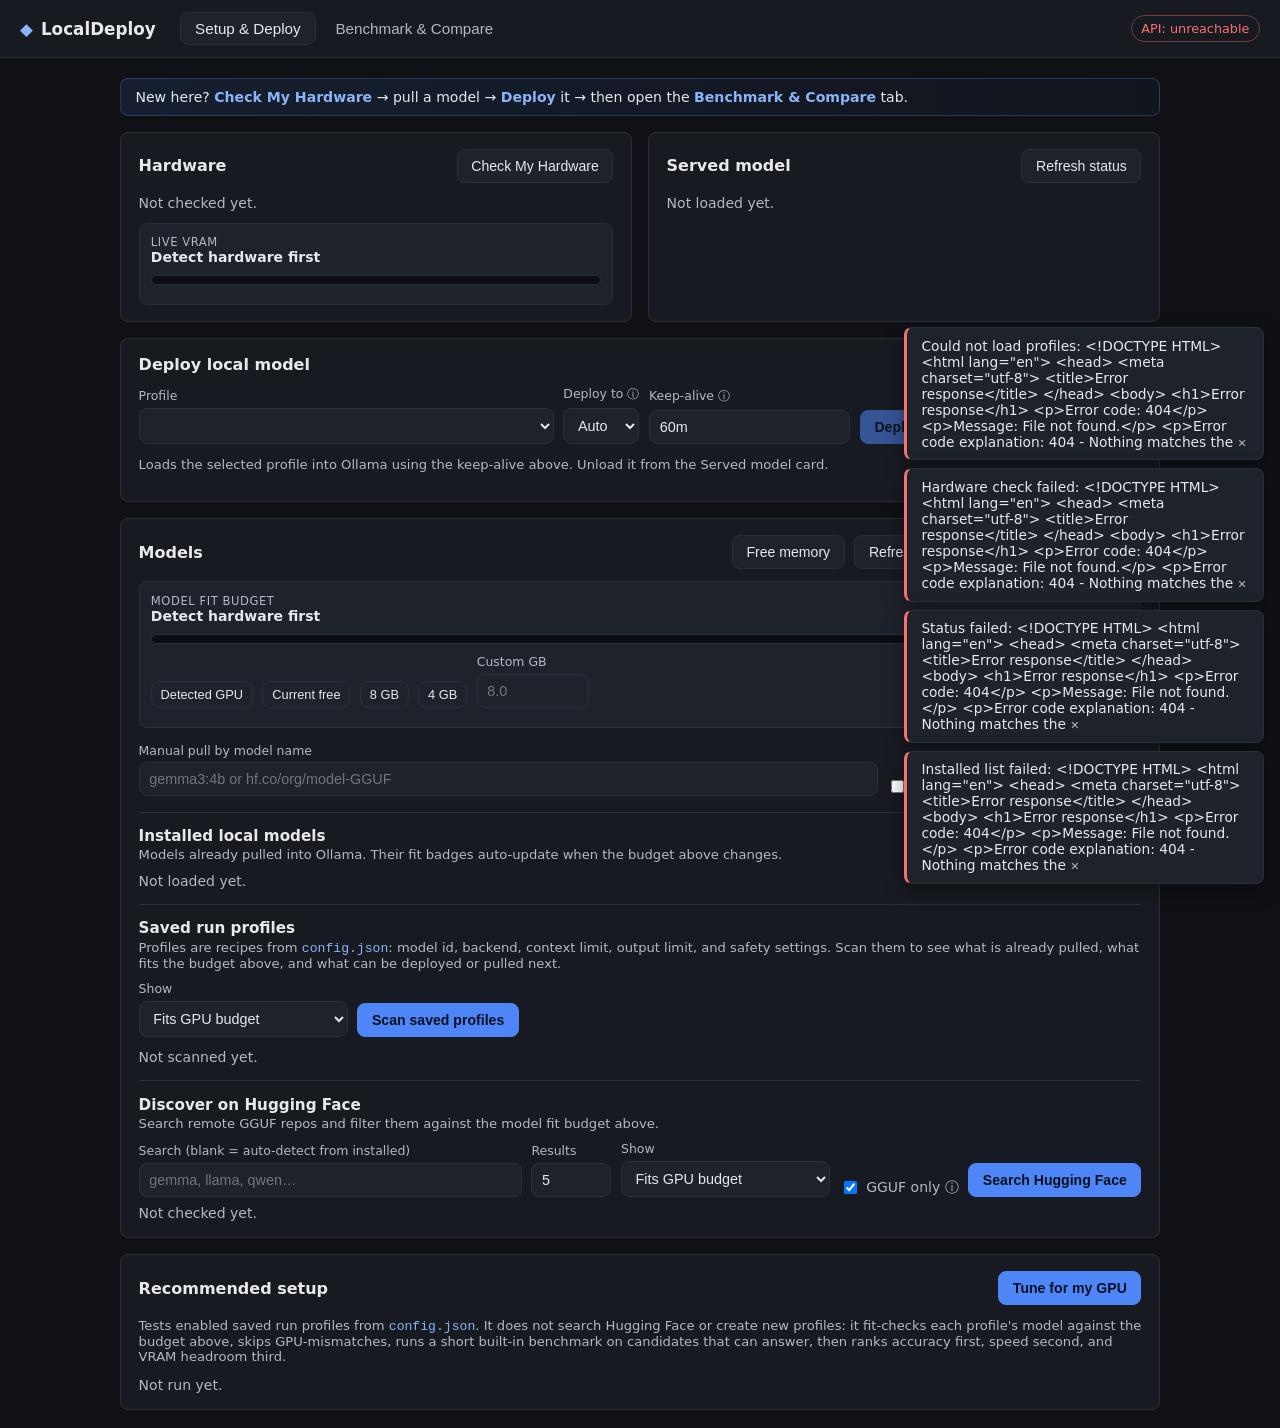
==== commit 526e3be4: "Clean up benchmark UI: prune history, dismiss finished runs, stop spurious failures User-facing gaps" ====
--- a/web/index.html
+++ b/web/index.html
@@ -5,7 +5,7 @@
     <meta name="viewport" content="width=device-width, initial-scale=1" />
     <title>LocalDeploy</title>
     <link rel="icon" href="data:," />
-    <link rel="stylesheet" href="styles.css?v=20260624-ui14" />
+    <link rel="stylesheet" href="styles.css?v=20260624-ui15" />
   </head>
   <body>
     <header class="topbar">
@@ -24,7 +24,7 @@
     </header>
 
     <main>
-      <!-- ===================== TAB 1: Serve & Diagnose ===================== -->
+      <!-- ===================== TAB 1: Setup & Deploy ===================== -->
       <section id="tab-serve" class="tab-panel active">
         <div class="hint">
           New here? <b>Check My Hardware</b> → pull a model → <b>Deploy</b> it → then open the
@@ -217,7 +217,7 @@
         </div>
       </section>
 
-      <!-- ===================== TAB 2: Deploy & Benchmark ===================== -->
+      <!-- ===================== TAB 2: Benchmark & Compare ===================== -->
       <section id="tab-bench" class="tab-panel">
         <div class="card">
           <div class="card-head">
@@ -415,6 +415,6 @@
     </main>
 
     <div id="toasts" class="toasts" aria-live="polite"></div>
-    <script src="app.js?v=20260624-ui14"></script>
+    <script src="app.js?v=20260624-ui15"></script>
   </body>
 </html>
--- a/web/styles.css
+++ b/web/styles.css
@@ -492,6 +492,13 @@
   flex-wrap: wrap;
   justify-content: flex-end;
 }
+.queue-toolbar { display: flex; justify-content: flex-end; margin-bottom: 0.1rem; }
+.queue-reason {
+  display: block;
+  margin-top: 0.2rem;
+  color: var(--danger, #f6a5a5);
+  overflow-wrap: anywhere;
+}
 .dashboard-summary {
   display: grid;
   grid-template-columns: repeat(5, minmax(0, 1fr));
@@ -756,13 +763,21 @@
 }
 .run-library-row {
   display: grid;
+  grid-template-columns: minmax(0, 1fr) auto;
+  align-items: center;
+  gap: 0.5rem;
+  border: 1px solid var(--border);
+  border-radius: 8px;
+  background: var(--panel-2);
+  padding: 0.55rem 0.65rem;
+}
+.run-library-pick {
+  display: grid;
   grid-template-columns: auto minmax(0, 1fr) auto;
   align-items: center;
   gap: 0.6rem;
-  border: 1px solid var(--border);
-  border-radius: 8px;
-  background: var(--panel-2);
-  padding: 0.55rem 0.65rem;
+  min-width: 0;
+  cursor: pointer;
 }
 .run-library-row.selected { border-color: var(--accent-strong); background: rgba(79, 134, 247, 0.1); }
 .run-library-row b,
@@ -822,8 +837,8 @@
   .dashboard-summary { grid-template-columns: 1fr; }
   .leaderboard-metrics { grid-template-columns: 1fr; }
   .profile-chip-grid { grid-template-columns: 1fr; }
-  .run-library-row { grid-template-columns: auto minmax(0, 1fr); }
-  .run-library-row .badge { justify-self: start; grid-column: 2; }
+  .run-library-pick { grid-template-columns: auto minmax(0, 1fr); }
+  .run-library-pick .badge { justify-self: start; grid-column: 2; }
 }
 
 /* ---- per-test response preview ---- */
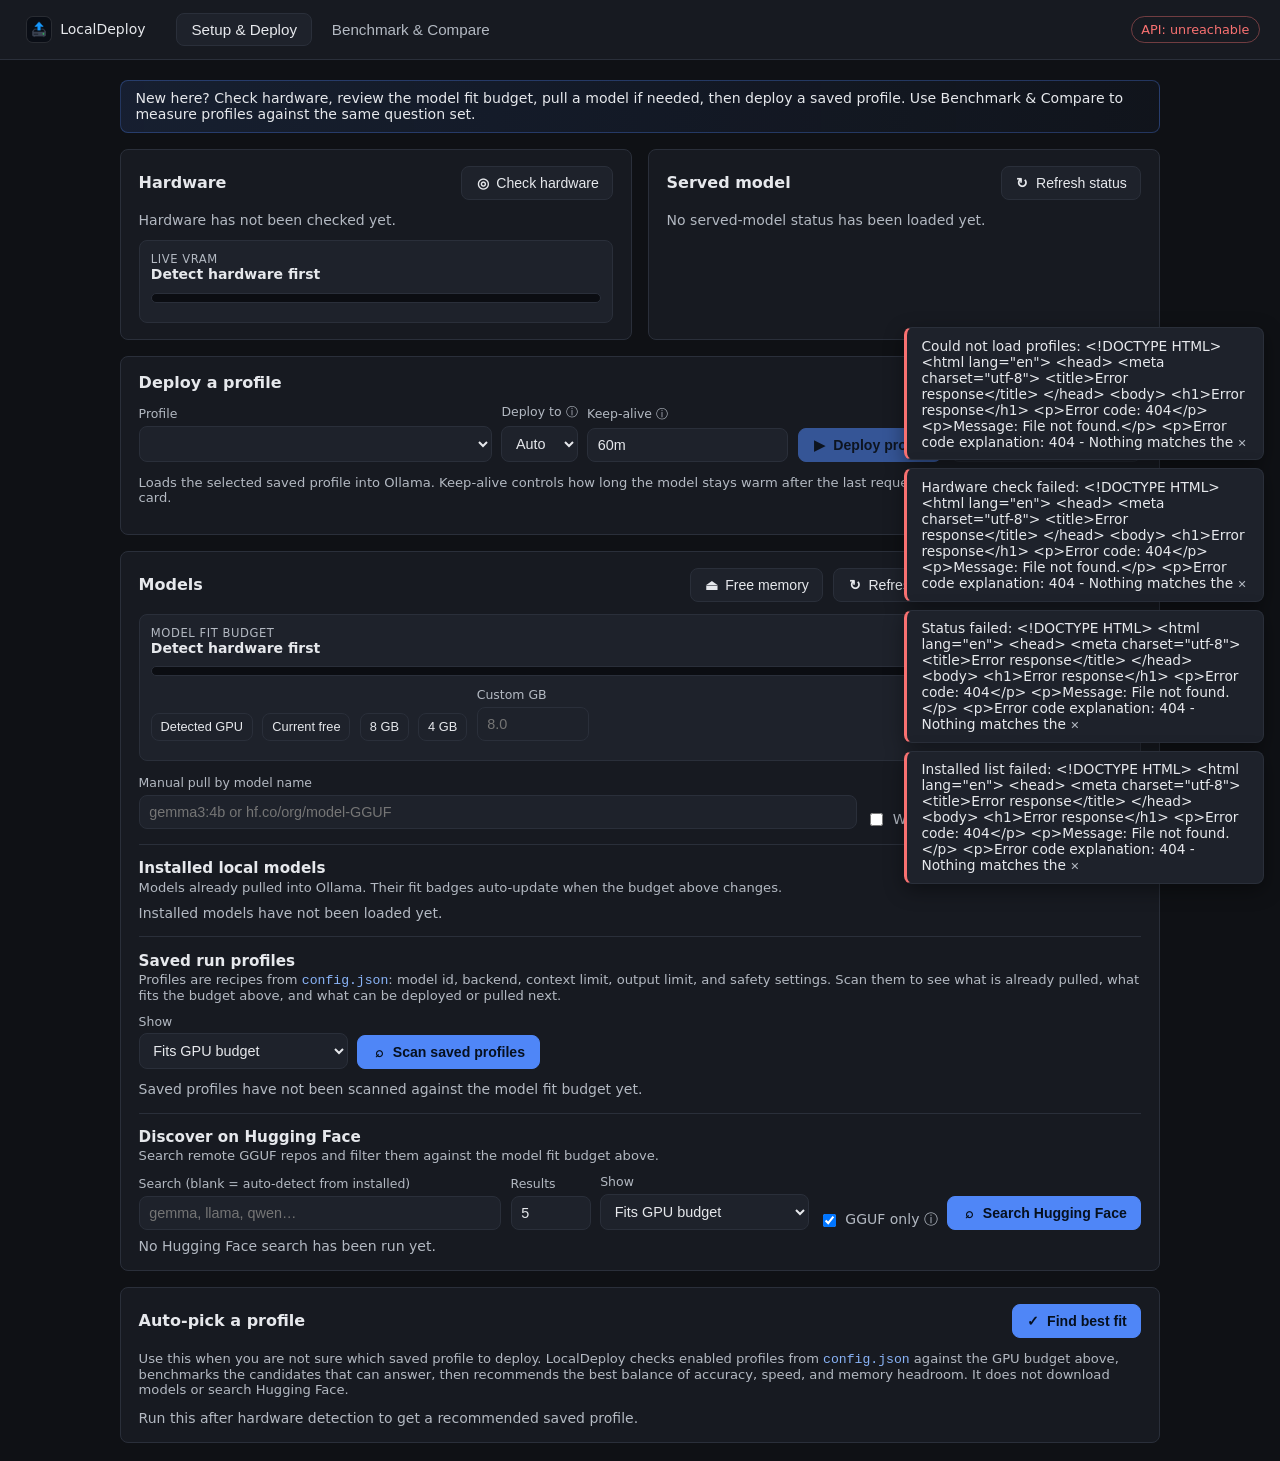
==== commit c07aca5a: "Polish LocalDeploy UI and docs" ====
--- a/web/index.html
+++ b/web/index.html
@@ -4,15 +4,15 @@
     <meta charset="utf-8" />
     <meta name="viewport" content="width=device-width, initial-scale=1" />
     <title>LocalDeploy</title>
-    <link rel="icon" href="data:," />
-    <link rel="stylesheet" href="styles.css?v=20260624-ui15" />
+    <link rel="icon" type="image/png" href="favicon.png?v=20260624-ui16" />
+    <link rel="stylesheet" href="styles.css?v=20260624-ui16" />
   </head>
   <body>
     <header class="topbar">
-      <div class="brand">
-        <span class="logo">◆</span>
+      <button class="brand brand-button" id="brand-home" type="button" title="Go to setup">
+        <img class="brand-icon" src="favicon.png?v=20260624-ui16" alt="" />
         <span>LocalDeploy</span>
-      </div>
+      </button>
       <nav class="tabs" role="tablist">
         <button class="tab active" data-tab="serve" role="tab" aria-selected="true">Setup &amp; Deploy</button>
         <button class="tab" data-tab="bench" role="tab" aria-selected="false">Benchmark &amp; Compare</button>
@@ -27,17 +27,17 @@
       <!-- ===================== TAB 1: Setup & Deploy ===================== -->
       <section id="tab-serve" class="tab-panel active">
         <div class="hint">
-          New here? <b>Check My Hardware</b> → pull a model → <b>Deploy</b> it → then open the
-          <b>Benchmark &amp; Compare</b> tab.
+          New here? Check hardware, review the model fit budget, pull a model if needed, then deploy a saved profile.
+          Use Benchmark &amp; Compare to measure profiles against the same question set.
         </div>
         <div class="grid">
           <!-- Hardware -->
           <div class="card">
             <div class="card-head">
               <h2>Hardware</h2>
-              <button class="btn" id="btn-hardware">Check My Hardware</button>
-            </div>
-            <div id="hardware-body" class="muted">Not checked yet.</div>
+              <button class="btn" id="btn-hardware" data-icon="◎">Check hardware</button>
+            </div>
+            <div id="hardware-body" class="muted">Hardware has not been checked yet.</div>
             <div class="live-vram-panel" style="margin-top: 0.75rem">
               <div class="budget-head">
                 <div>
@@ -55,15 +55,15 @@
           <div class="card">
             <div class="card-head">
               <h2>Served model</h2>
-              <button class="btn" id="btn-status">Refresh status</button>
-            </div>
-            <div id="status-body" class="muted">Not loaded yet.</div>
+              <button class="btn" id="btn-status" data-icon="↻">Refresh status</button>
+            </div>
+            <div id="status-body" class="muted">No served-model status has been loaded yet.</div>
           </div>
         </div>
 
         <!-- Serve controls -->
         <div class="card">
-          <div class="card-head"><h2>Deploy local model</h2></div>
+          <div class="card-head"><h2>Deploy a profile</h2></div>
           <div class="row gap wrap">
             <label class="field grow">
               <span>Profile</span>
@@ -82,11 +82,11 @@
               <input type="text" id="keep-alive" value="60m" />
             </label>
             <div class="row gap actions">
-              <button class="btn primary" id="btn-serve">Deploy model</button>
-              <button class="btn" id="btn-switch">Deploy and replace</button>
-            </div>
-          </div>
-          <p class="muted small">Loads the selected profile into Ollama using the keep-alive above. Unload it from the Served model card.</p>
+              <button class="btn primary" id="btn-serve" data-icon="▶">Deploy profile</button>
+              <button class="btn" id="btn-switch" data-icon="⇄">Replace served model</button>
+            </div>
+          </div>
+          <p class="muted small">Loads the selected saved profile into Ollama. Keep-alive controls how long the model stays warm after the last request; unload from the Served model card.</p>
           <div id="serve-result" class="result"></div>
         </div>
 
@@ -95,9 +95,9 @@
           <div class="card-head">
             <h2>Models</h2>
             <div class="row gap">
-              <button class="btn" id="btn-free" title="Unload all models from memory/VRAM">Free memory</button>
-              <button class="btn" id="btn-installed">Refresh installed</button>
-              <button class="btn" id="btn-updates" title="Search Hugging Face for newer versions of your installed models">Check for updates</button>
+              <button class="btn" id="btn-free" data-icon="⏏" title="Unload all models from memory/VRAM">Free memory</button>
+              <button class="btn" id="btn-installed" data-icon="↻">Refresh installed</button>
+              <button class="btn" id="btn-updates" data-icon="↗" title="Search Hugging Face for newer versions of your installed models">Check updates</button>
             </div>
           </div>
 
@@ -132,7 +132,7 @@
               <input type="checkbox" id="pull-override" />
               <span>Warn only; pull anyway</span>
             </label>
-            <button class="btn primary" id="btn-pull">Pull</button>
+            <button class="btn primary" id="btn-pull" data-icon="↓">Pull</button>
             <button class="btn danger" id="btn-pull-cancel" hidden>Cancel</button>
           </div>
           <pre id="pull-log" class="log hidden"></pre>
@@ -144,7 +144,7 @@
                 <p class="muted small">Models already pulled into Ollama. Their fit badges auto-update when the budget above changes.</p>
               </div>
             </div>
-            <div id="installed-body" class="muted">Not loaded yet.</div>
+            <div id="installed-body" class="muted">Installed models have not been loaded yet.</div>
           </div>
 
           <div class="model-section">
@@ -163,9 +163,9 @@
                   <option value="all">All saved profiles</option>
                 </select>
               </label>
-              <button class="btn primary" id="btn-fit-profiles">Scan saved profiles</button>
-            </div>
-            <div id="fit-finder-body" class="muted">Not scanned yet.</div>
+              <button class="btn primary" id="btn-fit-profiles" data-icon="⌕">Scan saved profiles</button>
+            </div>
+            <div id="fit-finder-body" class="muted">Saved profiles have not been scanned against the model fit budget yet.</div>
           </div>
 
           <div class="model-section discover-section">
@@ -196,24 +196,24 @@
                 <input type="checkbox" id="hf-gguf-only" checked />
                 <span>GGUF only ⓘ</span>
               </label>
-              <button class="btn primary" id="btn-hf-search">Search Hugging Face</button>
-            </div>
-            <div id="updates-body" class="muted">Not checked yet.</div>
-          </div>
-        </div>
-
-        <!-- Tune for my GPU -->
-        <div class="card">
-          <div class="card-head">
-            <h2>Recommended setup</h2>
-            <button class="btn primary" id="btn-recommend">Tune for my GPU</button>
+              <button class="btn primary" id="btn-hf-search" data-icon="⌕">Search Hugging Face</button>
+            </div>
+            <div id="updates-body" class="muted">No Hugging Face search has been run yet.</div>
+          </div>
+        </div>
+
+        <!-- Auto-pick a profile -->
+        <div class="card">
+          <div class="card-head">
+            <h2>Auto-pick a profile</h2>
+            <button class="btn primary" id="btn-recommend" data-icon="✓">Find best fit</button>
           </div>
           <p class="muted small">
-            Tests enabled saved run profiles from <code>config.json</code>. It does not search Hugging Face or create new profiles:
-            it fit-checks each profile's model against the budget above, skips GPU-mismatches, runs a short built-in benchmark on
-            candidates that can answer, then ranks accuracy first, speed second, and VRAM headroom third.
+            Use this when you are not sure which saved profile to deploy. LocalDeploy checks enabled profiles from
+            <code>config.json</code> against the GPU budget above, benchmarks the candidates that can answer, then recommends
+            the best balance of accuracy, speed, and memory headroom. It does not download models or search Hugging Face.
           </p>
-          <div id="recommend-body" class="muted">Not run yet.</div>
+          <div id="recommend-body" class="muted">Run this after hardware detection to get a recommended saved profile.</div>
         </div>
       </section>
 
@@ -247,7 +247,7 @@
 
         <div class="card">
           <div class="card-head">
-            <h2>Run Builder</h2>
+            <h2>Benchmark runner</h2>
             <div class="row gap">
               <button class="btn danger" id="btn-run-cancel" hidden>Cancel</button>
               <button class="btn" id="btn-export" disabled title="Select a completed run">Export run</button>
@@ -273,7 +273,7 @@
           <div class="bench-picker-head">
             <div>
               <h3 class="sub">Models</h3>
-              <span class="muted small">Select one or more saved profiles. Runs execute sequentially.</span>
+              <span class="muted small">Select one or more saved profiles. Runs execute sequentially and stream results after each test finishes.</span>
             </div>
             <label class="field compact-field">
               <span>Filter</span>
@@ -306,7 +306,12 @@
         </div>
 
         <div class="card">
-          <div class="card-head"><h2>Run queue</h2></div>
+          <div class="card-head">
+            <div>
+              <h2>Run queue</h2>
+              <p class="muted small">Waiting, active, and finished runs stay visible here. Results update as each test completes.</p>
+            </div>
+          </div>
           <div id="run-active" class="run-active hidden" aria-live="polite">
             <div class="run-active-top">
               <div>
@@ -331,29 +336,29 @@
         <div class="card" id="results-dashboard-card">
           <div class="card-head">
             <h2>Results</h2>
-            <span class="muted small">Selected benchmark runs</span>
+            <span class="muted small">Selected benchmark runs, including active runs with streamed test results</span>
           </div>
           <div id="winner-badges" class="dashboard-summary"></div>
           <div class="dashboard-grid">
             <section class="dashboard-panel">
               <h3 class="sub">Leaderboard</h3>
-              <div id="leaderboard-body" class="muted small">Run a benchmark suite to populate the leaderboard.</div>
+              <div id="leaderboard-body" class="muted small">Benchmark results appear here after the first streamed test result.</div>
             </section>
             <section class="dashboard-panel">
               <h3 class="sub">Speed vs quality</h3>
-              <div id="scatter-body" class="muted small">No runs yet.</div>
+              <div id="scatter-body" class="muted small">Run at least one benchmark to plot speed and quality.</div>
             </section>
           </div>
           <section class="dashboard-panel wide">
             <h3 class="sub">Category heatmap</h3>
-            <div id="heatmap-body" class="muted small">No runs yet.</div>
+            <div id="heatmap-body" class="muted small">Run benchmarks to fill the category heatmap.</div>
           </section>
           <details class="dashboard-panel wide advanced-panel">
             <summary>
               <span class="sub">Per-test matrix</span>
               <span class="muted small">Advanced pass/fail grid</span>
             </summary>
-            <div id="matrix-body" class="muted small">No runs yet.</div>
+            <div id="matrix-body" class="muted small">Run benchmarks to fill the pass/fail matrix.</div>
           </details>
         </div>
 
@@ -415,6 +420,6 @@
     </main>
 
     <div id="toasts" class="toasts" aria-live="polite"></div>
-    <script src="app.js?v=20260624-ui15"></script>
+    <script src="app.js?v=20260624-ui16"></script>
   </body>
 </html>
--- a/web/styles.css
+++ b/web/styles.css
@@ -37,8 +37,23 @@
   top: 0;
   z-index: 10;
 }
-.brand { display: flex; align-items: center; gap: 0.5rem; font-weight: 600; font-size: 1.05rem; }
-.logo { color: var(--accent); }
+.brand { display: flex; align-items: center; gap: 0.55rem; font-weight: 700; font-size: 1.05rem; }
+.brand-button {
+  background: transparent;
+  border: 1px solid transparent;
+  color: var(--text);
+  cursor: pointer;
+  font: inherit;
+  border-radius: 8px;
+  padding: 0.25rem 0.35rem;
+}
+.brand-button:hover { background: var(--panel-2); border-color: var(--border); }
+.brand-icon {
+  width: 1.55rem;
+  height: 1.55rem;
+  border-radius: 6px;
+  box-shadow: 0 0 0 1px rgba(255,255,255,0.08);
+}
 .tabs { display: flex; gap: 0.25rem; }
 .tab {
   background: transparent;
@@ -115,6 +130,21 @@
   font-size: 0.88rem;
   white-space: nowrap;
 }
+.btn[data-icon] {
+  display: inline-flex;
+  align-items: center;
+  gap: 0.42rem;
+}
+.btn[data-icon]::before {
+  content: attr(data-icon);
+  display: inline-flex;
+  align-items: center;
+  justify-content: center;
+  min-width: 1em;
+  color: currentColor;
+  font-weight: 800;
+  line-height: 1;
+}
 .btn { transition: border-color 0.12s ease, filter 0.12s ease, background 0.12s ease; }
 .btn:hover { border-color: var(--accent-strong); }
 .btn:disabled { opacity: 0.55; cursor: progress; }
@@ -127,6 +157,7 @@
 
 /* loading spinner: hide label, show a spinner, keep the button width stable */
 .btn.loading { color: transparent !important; position: relative; pointer-events: none; }
+.btn.loading[data-icon]::before { opacity: 0; }
 .btn.loading::after {
   content: ""; position: absolute; inset: 0; margin: auto;
   width: 14px; height: 14px; border-radius: 50%;
@@ -470,16 +501,70 @@
 .queue-list { display: grid; gap: 0.45rem; }
 .queue-row {
   display: grid;
-  grid-template-columns: minmax(0, 1fr) auto;
+  grid-template-columns: auto minmax(0, 1fr) auto;
   gap: 0.75rem;
   align-items: center;
   border: 1px solid var(--border);
   border-radius: 8px;
   background: var(--panel-2);
   padding: 0.65rem 0.75rem;
+}
+.queue-row.queue-status-running,
+.queue-row.queue-status-deploying {
+  border-color: rgba(79, 134, 247, 0.55);
+  background: rgba(79, 134, 247, 0.11);
+}
+.queue-row.queue-status-complete {
+  border-color: rgba(52, 211, 153, 0.35);
+  background: rgba(52, 211, 153, 0.07);
+}
+.queue-row.queue-status-failed {
+  border-color: rgba(248, 113, 113, 0.42);
+  background: rgba(248, 113, 113, 0.08);
+}
+.queue-row.queue-status-stopped {
+  border-color: rgba(251, 191, 36, 0.35);
+  background: rgba(251, 191, 36, 0.06);
+}
+.queue-status-dot {
+  width: 0.78rem;
+  height: 0.78rem;
+  border-radius: 50%;
+  border: 2px solid var(--muted);
+  background: transparent;
+}
+.queue-status-running .queue-status-dot,
+.queue-status-deploying .queue-status-dot {
+  border-color: rgba(138, 180, 248, 0.25);
+  background: var(--accent-strong);
+  box-shadow: 0 0 0 4px rgba(79, 134, 247, 0.13);
+  animation: pulse-dot 1.4s ease-in-out infinite;
+}
+.queue-status-complete .queue-status-dot {
+  border-color: rgba(52, 211, 153, 0.3);
+  background: var(--good);
+}
+.queue-status-failed .queue-status-dot {
+  border-color: rgba(248, 113, 113, 0.3);
+  background: var(--bad);
+}
+.queue-status-stopped .queue-status-dot {
+  border-color: rgba(251, 191, 36, 0.35);
+  background: var(--warn);
+}
+@keyframes pulse-dot {
+  0%, 100% { transform: scale(1); opacity: 1; }
+  50% { transform: scale(0.82); opacity: 0.62; }
 }
 .queue-row-main { min-width: 0; }
 .queue-row-main b { display: block; overflow-wrap: anywhere; }
+.queue-row-progress {
+  max-width: 22rem;
+}
+.queue-row-progress .run-progress-track {
+  margin-top: 0.42rem;
+  background: rgba(11, 13, 18, 0.65);
+}
 .queue-row-side {
   display: flex;
   align-items: center;
@@ -780,6 +865,10 @@
   cursor: pointer;
 }
 .run-library-row.selected { border-color: var(--accent-strong); background: rgba(79, 134, 247, 0.1); }
+.run-library-row.live {
+  border-color: rgba(79, 134, 247, 0.38);
+  background: rgba(79, 134, 247, 0.07);
+}
 .run-library-row b,
 .run-library-row span { min-width: 0; overflow-wrap: anywhere; }
 .compare-toolbar {
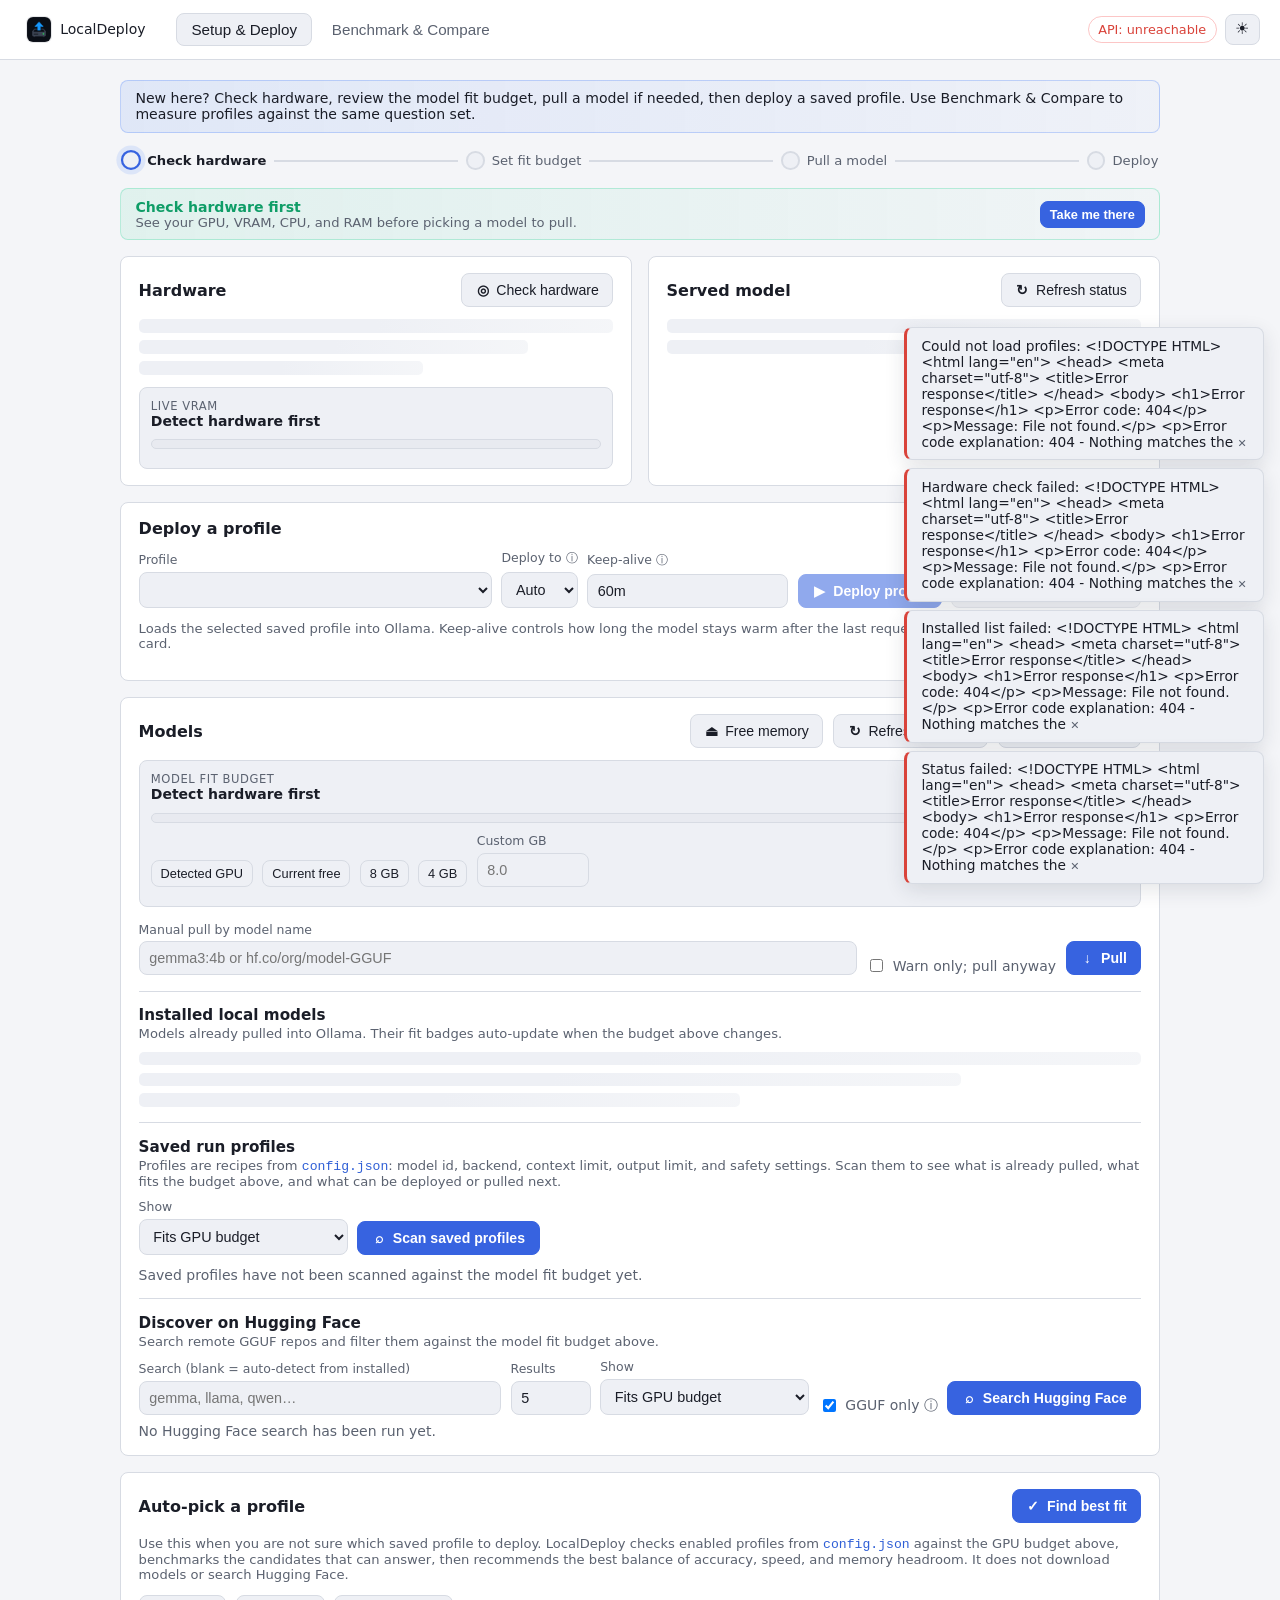
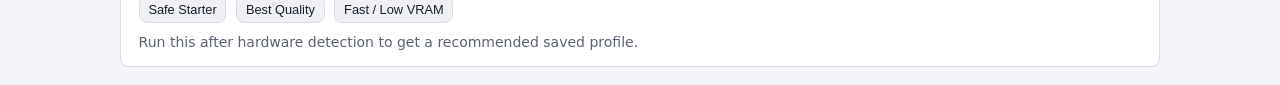
==== commit d65f64ba: "feat: UI theme toggle, skeleton loading, streaming recommend, CI docker job - web: add light/dark th" ====
--- a/web/index.html
+++ b/web/index.html
@@ -4,13 +4,22 @@
     <meta charset="utf-8" />
     <meta name="viewport" content="width=device-width, initial-scale=1" />
     <title>LocalDeploy</title>
-    <link rel="icon" type="image/png" href="favicon.png?v=20260624-ui16" />
-    <link rel="stylesheet" href="styles.css?v=20260624-ui16" />
+    <link rel="icon" type="image/png" href="favicon.png?v=20260705-ui17" />
+    <link rel="stylesheet" href="styles.css?v=20260705-ui17" />
+    <script>
+      // Applied synchronously, before CSS renders, so a saved preference never flashes the other theme.
+      try {
+        var savedTheme = localStorage.getItem("localdeploy_theme");
+        if (savedTheme === "light" || savedTheme === "dark") {
+          document.documentElement.dataset.theme = savedTheme;
+        }
+      } catch {}
+    </script>
   </head>
   <body>
     <header class="topbar">
       <button class="brand brand-button" id="brand-home" type="button" title="Go to setup">
-        <img class="brand-icon" src="favicon.png?v=20260624-ui16" alt="" />
+        <img class="brand-icon" src="favicon.png?v=20260705-ui17" alt="" />
         <span>LocalDeploy</span>
       </button>
       <nav class="tabs" role="tablist">
@@ -20,6 +29,7 @@
       <div class="topbar-right">
         <div id="hw-chip" class="chip hidden" title="Detected GPU / VRAM"></div>
         <div class="conn" id="conn-pill" title="API connection">API: …</div>
+        <button class="btn theme-toggle" id="btn-theme" type="button" title="Toggle light/dark theme" aria-label="Toggle light/dark theme">◐</button>
       </div>
     </header>
 
@@ -30,6 +40,16 @@
           New here? Check hardware, review the model fit budget, pull a model if needed, then deploy a saved profile.
           Use Benchmark &amp; Compare to measure profiles against the same question set.
         </div>
+        <div class="progress-rail" id="progress-rail">
+          <div class="rail-step" data-step="hardware"><span class="rail-dot"></span><span class="rail-label">Check hardware</span></div>
+          <div class="rail-connector"></div>
+          <div class="rail-step" data-step="budget"><span class="rail-dot"></span><span class="rail-label">Set fit budget</span></div>
+          <div class="rail-connector"></div>
+          <div class="rail-step" data-step="model"><span class="rail-dot"></span><span class="rail-label">Pull a model</span></div>
+          <div class="rail-connector"></div>
+          <div class="rail-step" data-step="deploy"><span class="rail-dot"></span><span class="rail-label">Deploy</span></div>
+        </div>
+        <div id="next-action-card" class="next-action hidden"></div>
         <div class="grid">
           <!-- Hardware -->
           <div class="card">
@@ -213,6 +233,11 @@
             <code>config.json</code> against the GPU budget above, benchmarks the candidates that can answer, then recommends
             the best balance of accuracy, speed, and memory headroom. It does not download models or search Hugging Face.
           </p>
+          <div class="row gap wrap preset-row">
+            <button class="btn compact preset-btn" data-preset="safe" title="Balances accuracy, speed, and VRAM headroom evenly — a dependable everyday pick.">Safe Starter</button>
+            <button class="btn compact preset-btn" data-preset="quality" title="Weights accuracy heavily; picks the strongest answer quality among profiles that fit.">Best Quality</button>
+            <button class="btn compact preset-btn" data-preset="fast" title="Weights speed heavily; picks the quickest profile that still fits your VRAM budget.">Fast / Low VRAM</button>
+          </div>
           <div id="recommend-body" class="muted">Run this after hardware detection to get a recommended saved profile.</div>
         </div>
       </section>
@@ -420,6 +445,6 @@
     </main>
 
     <div id="toasts" class="toasts" aria-live="polite"></div>
-    <script src="app.js?v=20260624-ui16"></script>
+    <script src="app.js?v=20260705-ui17"></script>
   </body>
 </html>
--- a/web/styles.css
+++ b/web/styles.css
@@ -2,15 +2,105 @@
   --bg: #0f1115;
   --panel: #171a21;
   --panel-2: #1e222b;
+  --panel-3: rgba(30, 34, 43, 0.72);
+  --panel-4: #202633;
+  --well: #0b0d12;
   --border: #2a2f3a;
+  --border-strong: #3a4558;
   --text: #e6e8ec;
   --muted: #b3b9c2;
   --accent: #8ab4f8;
   --accent-strong: #4f86f7;
+  --accent-ink: #06101f;
   --good: #34d399;
   --bad: #f87171;
   --warn: #fbbf24;
   --radius: 8px;
+  --row-zebra: rgba(255, 255, 255, 0.015);
+  --hairline: rgba(255, 255, 255, 0.04);
+  --chip-bg: rgba(255, 255, 255, 0.025);
+  --shadow: 0 6px 20px rgba(0, 0, 0, 0.4);
+  --spinner-track: rgba(255, 255, 255, 0.28);
+  --icon-ring: rgba(255, 255, 255, 0.08);
+  --motion: 0.18s ease;
+  --motion-slow: 0.3s ease;
+}
+
+/* Light theme values, applied when the OS prefers light and the user hasn't
+   made an explicit choice, or when the in-app toggle sets data-theme="light". */
+@media (prefers-color-scheme: light) {
+  :root:not([data-theme]) {
+    --bg: #f4f5f8;
+    --panel: #ffffff;
+    --panel-2: #eef0f5;
+    --panel-3: rgba(79, 100, 143, 0.06);
+    --panel-4: #e4e8ef;
+    --well: #e8eaf0;
+    --border: #d7dbe3;
+    --border-strong: #c3c9d6;
+    --text: #1a1d27;
+    --muted: #5b6270;
+    --accent: #2f5fd6;
+    --accent-strong: #3763e0;
+    --accent-ink: #ffffff;
+    --good: #0f9d67;
+    --bad: #d9433a;
+    --warn: #a86a06;
+    --row-zebra: rgba(15, 23, 42, 0.025);
+    --hairline: rgba(15, 23, 42, 0.07);
+    --chip-bg: rgba(15, 23, 42, 0.04);
+    --shadow: 0 6px 20px rgba(30, 41, 59, 0.12);
+    --spinner-track: rgba(15, 23, 42, 0.18);
+    --icon-ring: rgba(15, 23, 42, 0.1);
+  }
+}
+:root[data-theme="light"] {
+  --bg: #f4f5f8;
+  --panel: #ffffff;
+  --panel-2: #eef0f5;
+  --panel-3: rgba(79, 100, 143, 0.06);
+  --panel-4: #e4e8ef;
+  --well: #e8eaf0;
+  --border: #d7dbe3;
+  --border-strong: #c3c9d6;
+  --text: #1a1d27;
+  --muted: #5b6270;
+  --accent: #2f5fd6;
+  --accent-strong: #3763e0;
+  --accent-ink: #ffffff;
+  --good: #0f9d67;
+  --bad: #d9433a;
+  --warn: #a86a06;
+  --row-zebra: rgba(15, 23, 42, 0.025);
+  --hairline: rgba(15, 23, 42, 0.07);
+  --chip-bg: rgba(15, 23, 42, 0.04);
+  --shadow: 0 6px 20px rgba(30, 41, 59, 0.12);
+  --spinner-track: rgba(15, 23, 42, 0.18);
+  --icon-ring: rgba(15, 23, 42, 0.1);
+}
+:root[data-theme="dark"] {
+  --bg: #0f1115;
+  --panel: #171a21;
+  --panel-2: #1e222b;
+  --panel-3: rgba(30, 34, 43, 0.72);
+  --panel-4: #202633;
+  --well: #0b0d12;
+  --border: #2a2f3a;
+  --border-strong: #3a4558;
+  --text: #e6e8ec;
+  --muted: #b3b9c2;
+  --accent: #8ab4f8;
+  --accent-strong: #4f86f7;
+  --accent-ink: #06101f;
+  --good: #34d399;
+  --bad: #f87171;
+  --warn: #fbbf24;
+  --row-zebra: rgba(255, 255, 255, 0.015);
+  --hairline: rgba(255, 255, 255, 0.04);
+  --chip-bg: rgba(255, 255, 255, 0.025);
+  --shadow: 0 6px 20px rgba(0, 0, 0, 0.4);
+  --spinner-track: rgba(255, 255, 255, 0.28);
+  --icon-ring: rgba(255, 255, 255, 0.08);
 }
 
 * { box-sizing: border-box; }
@@ -21,6 +111,15 @@
   background: var(--bg);
   color: var(--text);
   font-size: 14px;
+  transition: background var(--motion-slow), color var(--motion-slow);
+}
+
+@media (prefers-reduced-motion: reduce) {
+  *, *::before, *::after {
+    animation-duration: 0.001ms !important;
+    animation-iteration-count: 1 !important;
+    transition-duration: 0.001ms !important;
+  }
 }
 
 code { color: var(--accent); font-family: ui-monospace, "SF Mono", Menlo, Consolas, monospace; }
@@ -52,7 +151,7 @@
   width: 1.55rem;
   height: 1.55rem;
   border-radius: 6px;
-  box-shadow: 0 0 0 1px rgba(255,255,255,0.08);
+  box-shadow: 0 0 0 1px var(--icon-ring);
 }
 .tabs { display: flex; gap: 0.25rem; }
 .tab {
@@ -90,13 +189,21 @@
   border-radius: var(--radius);
   padding: 1rem 1.1rem;
   margin-bottom: 1rem;
+  transition: background var(--motion-slow), border-color var(--motion-slow);
 }
 .card-head { display: flex; align-items: center; justify-content: space-between; gap: 1rem; margin-bottom: 0.75rem; }
 .card h2 { margin: 0; font-size: 1rem; }
 .sub { margin: 1rem 0 0.5rem; font-size: 0.85rem; color: var(--muted); text-transform: uppercase; letter-spacing: 0.04em; }
 
 .tab-panel { display: none; }
-.tab-panel.active { display: block; }
+.tab-panel.active { display: block; animation: tab-fade-in var(--motion-slow); }
+@keyframes tab-fade-in {
+  from { opacity: 0; transform: translateY(4px); }
+  to { opacity: 1; transform: none; }
+}
+.tab {
+  transition: background var(--motion), border-color var(--motion), color var(--motion);
+}
 
 /* ---- rows / fields ---- */
 .row { display: flex; align-items: flex-end; }
@@ -116,6 +223,7 @@
   padding: 0.5rem 0.6rem;
   font-size: 0.9rem;
   min-width: 0;
+  transition: border-color var(--motion), background var(--motion-slow), color var(--motion-slow);
 }
 input:focus, select:focus, textarea:focus { outline: none; border-color: var(--accent-strong); }
 
@@ -148,7 +256,7 @@
 .btn { transition: border-color 0.12s ease, filter 0.12s ease, background 0.12s ease; }
 .btn:hover { border-color: var(--accent-strong); }
 .btn:disabled { opacity: 0.55; cursor: progress; }
-.btn.primary { background: var(--accent-strong); border-color: var(--accent-strong); color: #06101f; font-weight: 600; }
+.btn.primary { background: var(--accent-strong); border-color: var(--accent-strong); color: var(--accent-ink); font-weight: 600; }
 .btn.primary:hover { filter: brightness(1.08); }
 .btn.file { display: inline-flex; align-items: center; }
 .btn.danger { color: var(--bad); border-color: rgba(248, 113, 113, 0.35); }
@@ -161,10 +269,10 @@
 .btn.loading::after {
   content: ""; position: absolute; inset: 0; margin: auto;
   width: 14px; height: 14px; border-radius: 50%;
-  border: 2px solid rgba(255, 255, 255, 0.3); border-top-color: var(--accent);
+  border: 2px solid var(--spinner-track); border-top-color: var(--accent);
   animation: spin 0.7s linear infinite;
 }
-.btn.primary.loading::after { border-color: rgba(6, 16, 31, 0.35); border-top-color: #06101f; }
+.btn.primary.loading::after { border-color: color-mix(in srgb, var(--accent-ink) 65%, transparent); border-top-color: var(--accent-ink); }
 @keyframes spin { to { transform: rotate(360deg); } }
 
 /* keyboard focus ring for the file-upload labels (they act as buttons) */
@@ -173,7 +281,7 @@
 /* small inline spinner used next to live "…Ns" elapsed counters */
 .spin-inline {
   display: inline-block; width: 11px; height: 11px; vertical-align: -1px;
-  border-radius: 50%; border: 2px solid rgba(255, 255, 255, 0.25);
+  border-radius: 50%; border: 2px solid var(--spinner-track);
   border-top-color: var(--accent); animation: spin 0.7s linear infinite;
 }
 
@@ -184,7 +292,11 @@
 .small { font-size: 0.82rem; }
 
 /* ---- badges ---- */
-.badge { display: inline-block; padding: 0.1rem 0.5rem; border-radius: 999px; font-size: 0.74rem; font-weight: 600; border: 1px solid var(--border); }
+.badge {
+  display: inline-block; padding: 0.1rem 0.5rem; border-radius: 999px; font-size: 0.74rem; font-weight: 600;
+  border: 1px solid var(--border);
+  transition: background var(--motion), border-color var(--motion), color var(--motion);
+}
 .badge.fits { color: var(--good); border-color: rgba(52, 211, 153, 0.4); }
 .badge.wont { color: var(--bad); border-color: rgba(248, 113, 113, 0.4); }
 .badge.unknown { color: var(--warn); border-color: rgba(251, 191, 36, 0.4); }
@@ -208,13 +320,13 @@
 .capacity-meter, .mini-meter {
   position: relative;
   height: 8px;
-  background: #0b0d12;
+  background: var(--well);
   border: 1px solid var(--border);
   border-radius: 999px;
   overflow: hidden;
 }
 .capacity-meter { margin-top: 0.65rem; height: 10px; }
-.capacity-fill, .mini-meter-fill { height: 100%; border-radius: 999px; }
+.capacity-fill, .mini-meter-fill { height: 100%; border-radius: 999px; transition: width var(--motion-slow), background var(--motion-slow); }
 .capacity-fill.used { background: rgba(248, 113, 113, 0.55); }
 .live-vram-panel .capacity-fill.used { background: linear-gradient(90deg, rgba(251, 191, 36, 0.75), rgba(248, 113, 113, 0.7)); }
 .capacity-marker {
@@ -268,8 +380,8 @@
 }
 .section-title p { margin: 0; }
 .discover-section .mrow {
-  background: #202633;
-  border-color: #3a4558;
+  background: var(--panel-4);
+  border-color: var(--border-strong);
 }
 
 /* ---- running / fit cards ---- */
@@ -307,7 +419,7 @@
 .result.ok { color: var(--good); }
 .result.err { color: var(--bad); }
 .log {
-  background: #0b0d12; border: 1px solid var(--border); border-radius: 8px;
+  background: var(--well); border: 1px solid var(--border); border-radius: 8px;
   padding: 0.7rem; max-height: 260px; overflow: auto; font-size: 0.82rem;
   white-space: pre-wrap; word-break: break-word; margin-top: 0.75rem;
 }
@@ -329,7 +441,7 @@
 table.results { width: 100%; border-collapse: collapse; margin-top: 0.75rem; font-size: 0.86rem; }
 table.results th, table.results td { text-align: left; padding: 0.4rem 0.55rem; border-bottom: 1px solid var(--border); }
 table.results th { color: var(--muted); font-weight: 600; position: sticky; top: 0; background: var(--panel); }
-table.results tbody tr:nth-child(odd) td { background: rgba(255, 255, 255, 0.015); }
+table.results tbody tr:nth-child(odd) td { background: var(--row-zebra); }
 .table-wrap { max-height: 420px; overflow: auto; border-radius: 8px; }
 table.results td.num, table.results th.num { text-align: right; font-variant-numeric: tabular-nums; }
 .pass { color: var(--good); font-weight: 600; }
@@ -344,7 +456,7 @@
 .run-progress-track.large {
   height: 12px;
   margin-top: 0.75rem;
-  background: #0b0d12;
+  background: var(--well);
   border: 1px solid var(--border);
 }
 .run-progress-fill {
@@ -379,6 +491,52 @@
   align-items: start;
 }
 .tune-result .btn { justify-self: start; margin-top: 0.25rem; }
+.tune-candidate-list {
+  list-style: none;
+  margin: 0.75rem 0 0;
+  padding: 0;
+  display: grid;
+  gap: 0.4rem;
+}
+.tune-candidate-row {
+  display: flex;
+  align-items: center;
+  gap: 0.5rem;
+  border: 1px solid var(--border);
+  border-radius: 8px;
+  background: var(--panel-3);
+  padding: 0.45rem 0.65rem;
+  font-size: 0.85rem;
+  transition: background var(--motion), border-color var(--motion);
+}
+.tune-candidate-row span:last-child { margin-left: auto; color: var(--muted); overflow: hidden; text-overflow: ellipsis; white-space: nowrap; }
+.tune-candidate-row.running { border-color: rgba(79, 134, 247, 0.5); background: rgba(79, 134, 247, 0.1); }
+.tune-candidate-row.ok { border-color: rgba(52, 211, 153, 0.35); background: rgba(52, 211, 153, 0.06); }
+
+.preset-row { margin: 0.7rem 0; }
+
+/* ---- theme toggle ---- */
+.theme-toggle {
+  padding: 0.42rem 0.6rem;
+  font-size: 1rem;
+  line-height: 1;
+}
+
+/* ---- skeleton loading placeholders ---- */
+.skeleton-block { display: grid; gap: 0.45rem; }
+.skeleton-line {
+  height: 0.85rem;
+  border-radius: 5px;
+  background: linear-gradient(90deg, var(--panel-2) 25%, var(--panel-3) 50%, var(--panel-2) 75%);
+  background-size: 200% 100%;
+  animation: skeleton-shimmer 1.3s ease-in-out infinite;
+}
+.skeleton-line:nth-child(2) { width: 82%; }
+.skeleton-line:nth-child(3) { width: 60%; }
+@keyframes skeleton-shimmer {
+  0% { background-position: 200% 0; }
+  100% { background-position: -200% 0; }
+}
 
 /* ---- benchmark workspace ---- */
 .bench-summary-grid {
@@ -508,6 +666,7 @@
   border-radius: 8px;
   background: var(--panel-2);
   padding: 0.65rem 0.75rem;
+  transition: background var(--motion-slow), border-color var(--motion-slow);
 }
 .queue-row.queue-status-running,
 .queue-row.queue-status-deploying {
@@ -594,7 +753,7 @@
   min-width: 0;
   border: 1px solid rgba(138, 180, 248, 0.12);
   border-radius: 8px;
-  background: rgba(30, 34, 43, 0.72);
+  background: var(--panel-3);
   padding: 0.68rem 0.72rem;
 }
 .metric-tile span,
@@ -628,7 +787,7 @@
 .dashboard-panel {
   border: 1px solid var(--border);
   border-radius: 8px;
-  background: rgba(30, 34, 43, 0.64);
+  background: var(--panel-3);
   padding: 0.75rem;
   min-width: 0;
 }
@@ -676,7 +835,7 @@
   gap: 0.65rem;
   align-items: start;
   border-radius: 8px;
-  background: rgba(15, 17, 21, 0.42);
+  background: var(--panel-3);
   padding: 0.62rem 0.7rem;
 }
 .leaderboard-row .rank {
@@ -716,9 +875,9 @@
 }
 .leaderboard-metrics span {
   min-width: 0;
-  border: 1px solid rgba(255, 255, 255, 0.04);
+  border: 1px solid var(--hairline);
   border-radius: 7px;
-  background: rgba(255, 255, 255, 0.025);
+  background: var(--chip-bg);
   color: var(--muted);
   padding: 0.34rem 0.4rem;
   font-size: 0.78rem;
@@ -736,7 +895,7 @@
   max-height: 230px;
   display: block;
   border-radius: 8px;
-  background: rgba(15, 17, 21, 0.34);
+  background: var(--panel-3);
 }
 .scatter line { stroke: rgba(179, 185, 194, 0.18); stroke-width: 1; }
 .scatter .gridline { stroke-dasharray: 4 5; }
@@ -748,7 +907,7 @@
   align-content: center;
   gap: 0.35rem;
   border-radius: 8px;
-  background: rgba(15, 17, 21, 0.34);
+  background: var(--panel-3);
   padding: 1rem;
 }
 .scatter-single strong {
@@ -782,7 +941,7 @@
 .heat-cell {
   min-width: 0;
   padding: 0.56rem 0.65rem;
-  background: #181b22;
+  background: var(--panel-4);
   overflow: hidden;
   text-overflow: ellipsis;
   white-space: nowrap;
@@ -935,7 +1094,7 @@
 .response-preview {
   font-family: ui-monospace, "SF Mono", Menlo, Consolas, monospace;
   font-size: 0.79rem; color: var(--muted); padding: 0.4rem 0.6rem;
-  background: #0b0d12; border-radius: 6px;
+  background: var(--well); border-radius: 6px;
   white-space: pre-wrap; word-break: break-word;
   max-height: 110px; overflow: auto;
 }
@@ -954,6 +1113,64 @@
   padding: 0.6rem 0.9rem; margin-bottom: 1rem; font-size: 0.88rem;
 }
 .hint b { color: var(--accent); font-weight: 600; }
+
+/* ---- setup progress rail ---- */
+.progress-rail {
+  display: flex;
+  align-items: center;
+  gap: 0.5rem;
+  margin-bottom: 1rem;
+  padding: 0.15rem 0.1rem;
+}
+.rail-step {
+  display: flex;
+  align-items: center;
+  gap: 0.45rem;
+  color: var(--muted);
+  font-size: 0.82rem;
+  white-space: nowrap;
+}
+.rail-dot {
+  width: 1.15rem;
+  height: 1.15rem;
+  flex: 0 0 auto;
+  border-radius: 50%;
+  border: 2px solid var(--border);
+  background: var(--panel-2);
+  transition: background var(--motion), border-color var(--motion), transform var(--motion);
+  position: relative;
+}
+.rail-step.done .rail-dot { background: var(--good); border-color: var(--good); }
+.rail-step.done .rail-dot::after {
+  content: "✓";
+  position: absolute; inset: 0; display: flex; align-items: center; justify-content: center;
+  font-size: 0.7rem; color: var(--panel);
+}
+.rail-step.active .rail-dot { border-color: var(--accent-strong); transform: scale(1.12); box-shadow: 0 0 0 4px rgba(79, 134, 247, 0.15); }
+.rail-step.done .rail-label { color: var(--text); }
+.rail-step.active .rail-label { color: var(--text); font-weight: 600; }
+.rail-connector { flex: 1 1 auto; height: 2px; background: var(--border); min-width: 1rem; }
+@media (max-width: 760px) {
+  .progress-rail { flex-wrap: wrap; }
+  .rail-connector { display: none; }
+}
+
+/* ---- recommended next-action nudge ---- */
+.next-action {
+  display: flex;
+  align-items: center;
+  justify-content: space-between;
+  gap: 1rem;
+  flex-wrap: wrap;
+  background: linear-gradient(90deg, rgba(52, 211, 153, 0.1), rgba(52, 211, 153, 0.02));
+  border: 1px solid rgba(52, 211, 153, 0.3);
+  border-radius: var(--radius);
+  padding: 0.6rem 0.9rem;
+  margin-bottom: 1rem;
+  font-size: 0.88rem;
+  animation: tab-fade-in var(--motion-slow);
+}
+.next-action strong { color: var(--good); }
 
 kbd {
   font-family: ui-monospace, Menlo, Consolas, monospace; font-size: 0.75rem;
@@ -970,7 +1187,7 @@
   background: var(--panel-2); border: 1px solid var(--border);
   border-left: 3px solid var(--accent-strong);
   padding: 0.6rem 0.9rem; border-radius: 8px; max-width: 360px; font-size: 0.86rem;
-  box-shadow: 0 6px 20px rgba(0, 0, 0, 0.4);
+  box-shadow: var(--shadow);
 }
 .toast.error { border-left-color: var(--bad); cursor: pointer; }
 .toast.error::after { content: " ✕"; color: var(--muted); font-size: 0.8em; }
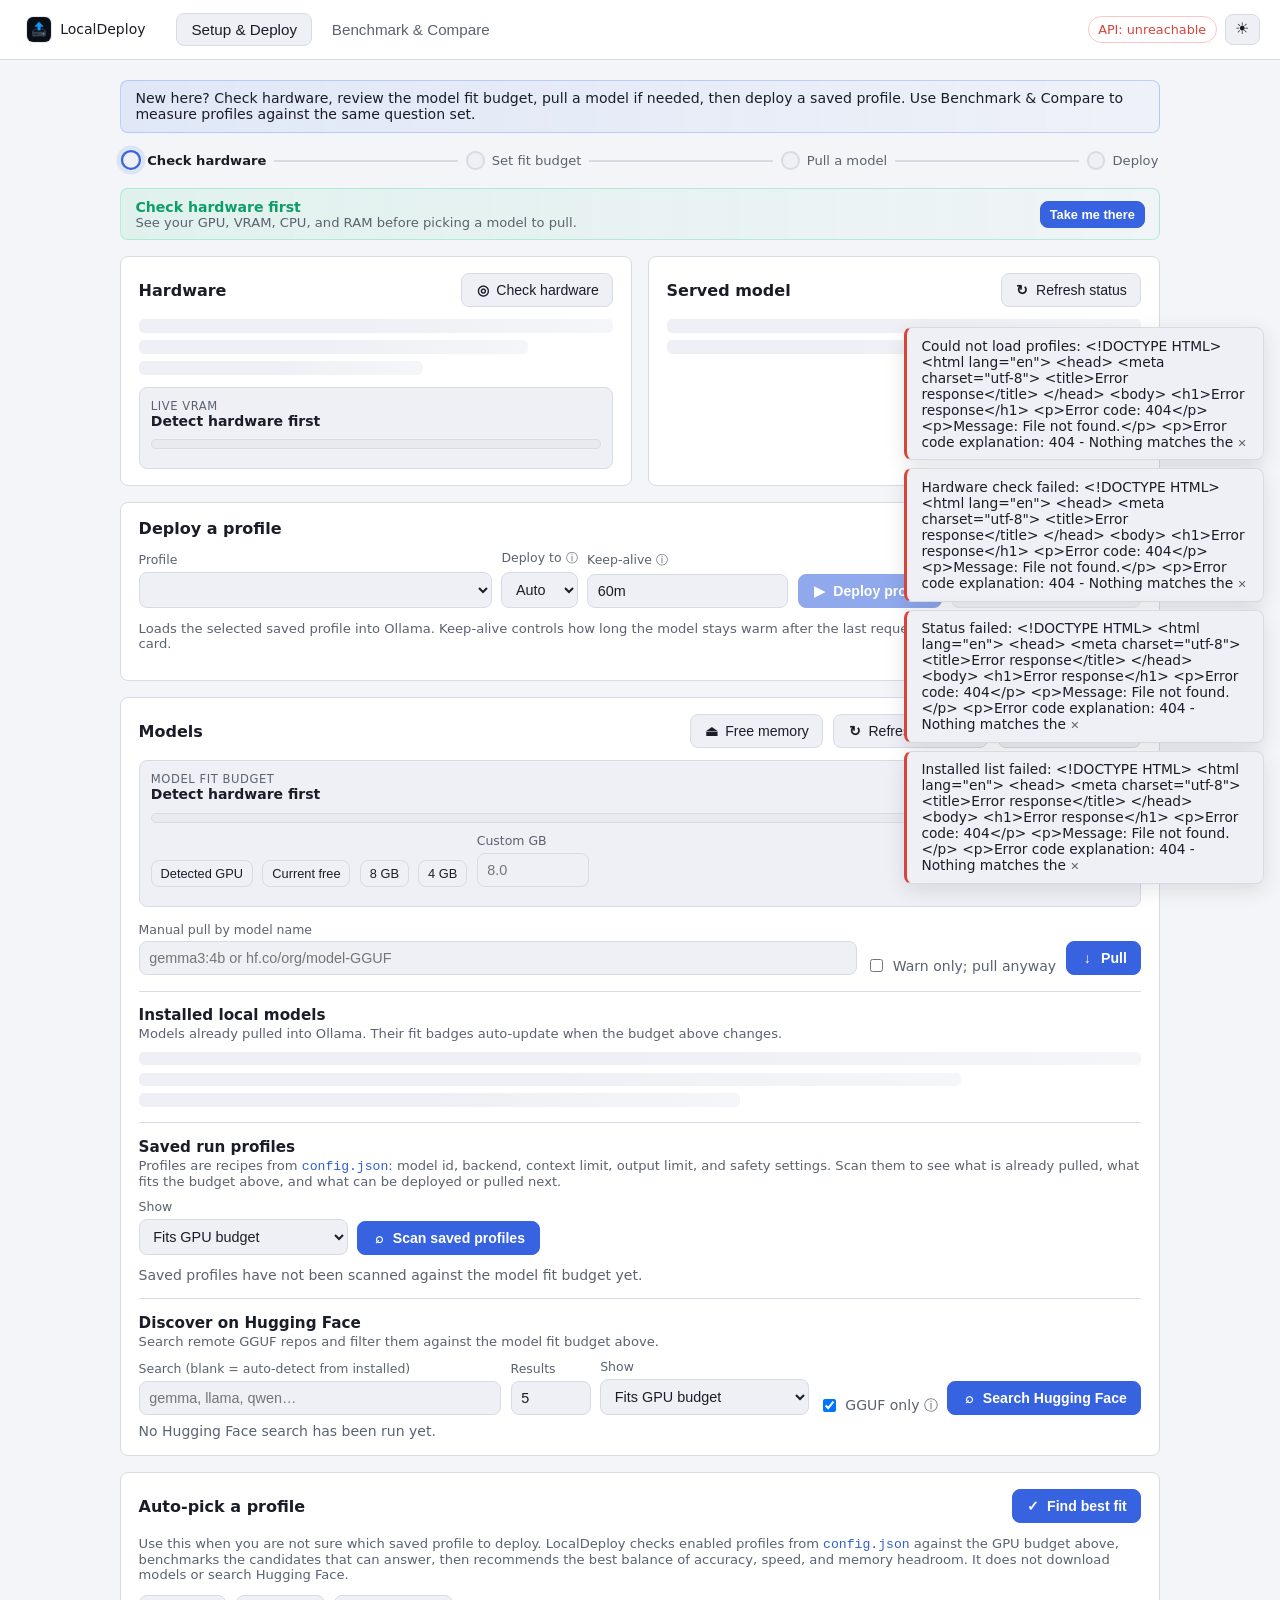
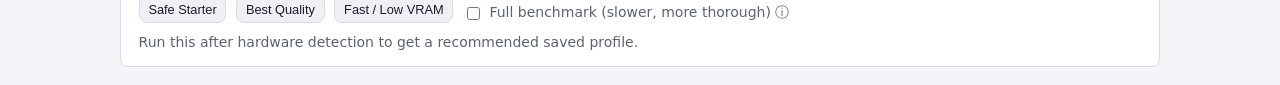
==== commit 17e72095: "feat: LAN-exposure guard, screenshot docs, security test expansion - api_server.py: add check_lan_ex" ====
--- a/web/index.html
+++ b/web/index.html
@@ -237,6 +237,10 @@
             <button class="btn compact preset-btn" data-preset="safe" title="Balances accuracy, speed, and VRAM headroom evenly — a dependable everyday pick.">Safe Starter</button>
             <button class="btn compact preset-btn" data-preset="quality" title="Weights accuracy heavily; picks the strongest answer quality among profiles that fit.">Best Quality</button>
             <button class="btn compact preset-btn" data-preset="fast" title="Weights speed heavily; picks the quickest profile that still fits your VRAM budget.">Fast / Low VRAM</button>
+            <label class="check" title="Quick uses a handful of fast tests per candidate. Full runs the entire test bench per candidate for a more thorough (slower) score.">
+              <input type="checkbox" id="recommend-full-bench" />
+              <span>Full benchmark (slower, more thorough) ⓘ</span>
+            </label>
           </div>
           <div id="recommend-body" class="muted">Run this after hardware detection to get a recommended saved profile.</div>
         </div>
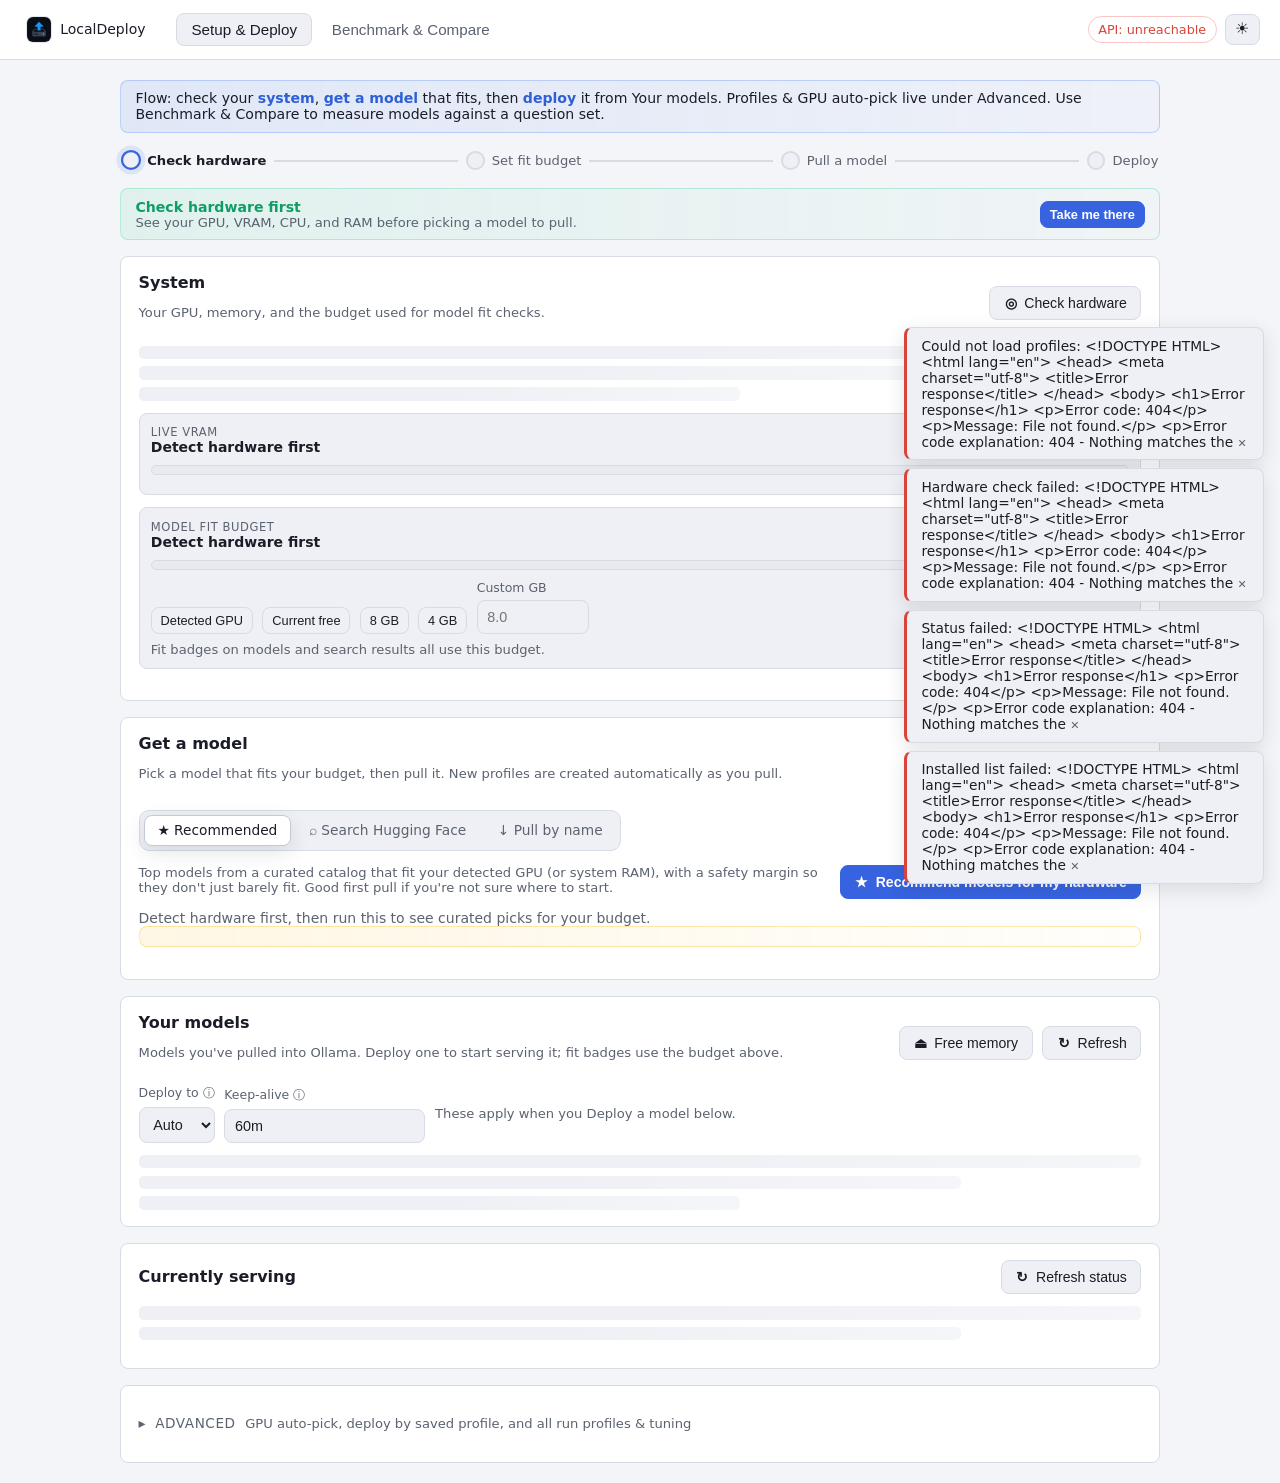
==== commit 65e332c2: "Add structured output support, profiles CRUD, and starter pack Threads response_format through to Ol" ====
--- a/web/index.html
+++ b/web/index.html
@@ -4,8 +4,8 @@
     <meta charset="utf-8" />
     <meta name="viewport" content="width=device-width, initial-scale=1" />
     <title>LocalDeploy</title>
-    <link rel="icon" type="image/png" href="favicon.png?v=20260705-ui17" />
-    <link rel="stylesheet" href="styles.css?v=20260705-ui17" />
+    <link rel="icon" type="image/png" href="favicon.png?v=20260711-ui18" />
+    <link rel="stylesheet" href="styles.css?v=20260711-ui18" />
     <script>
       // Applied synchronously, before CSS renders, so a saved preference never flashes the other theme.
       try {
@@ -19,7 +19,7 @@
   <body>
     <header class="topbar">
       <button class="brand brand-button" id="brand-home" type="button" title="Go to setup">
-        <img class="brand-icon" src="favicon.png?v=20260705-ui17" alt="" />
+        <img class="brand-icon" src="favicon.png?v=20260711-ui18" alt="" />
         <span>LocalDeploy</span>
       </button>
       <nav class="tabs" role="tablist">
@@ -37,8 +37,8 @@
       <!-- ===================== TAB 1: Setup & Deploy ===================== -->
       <section id="tab-serve" class="tab-panel active">
         <div class="hint">
-          New here? Check hardware, review the model fit budget, pull a model if needed, then deploy a saved profile.
-          Use Benchmark &amp; Compare to measure profiles against the same question set.
+          Flow: check your <b>system</b>, <b>get a model</b> that fits, then <b>deploy</b> it from Your models.
+          Profiles &amp; GPU auto-pick live under Advanced. Use Benchmark &amp; Compare to measure models against a question set.
         </div>
         <div class="progress-rail" id="progress-rail">
           <div class="rail-step" data-step="hardware"><span class="rail-dot"></span><span class="rail-label">Check hardware</span></div>
@@ -50,78 +50,31 @@
           <div class="rail-step" data-step="deploy"><span class="rail-dot"></span><span class="rail-label">Deploy</span></div>
         </div>
         <div id="next-action-card" class="next-action hidden"></div>
-        <div class="grid">
-          <!-- Hardware -->
-          <div class="card">
-            <div class="card-head">
-              <h2>Hardware</h2>
+        <!-- ============ 1. SYSTEM (hardware + memory + fit budget) ============ -->
+        <div class="card" id="system-card">
+          <div class="card-head">
+            <div>
+              <h2>System</h2>
+              <p class="muted small">Your GPU, memory, and the budget used for model fit checks.</p>
+            </div>
+            <div class="row gap" style="align-items: center">
+              <span id="ollama-status-pill" class="chip hidden" title="Ollama runtime status"></span>
               <button class="btn" id="btn-hardware" data-icon="◎">Check hardware</button>
             </div>
-            <div id="hardware-body" class="muted">Hardware has not been checked yet.</div>
-            <div class="live-vram-panel" style="margin-top: 0.75rem">
-              <div class="budget-head">
-                <div>
-                  <span class="eyebrow">Live VRAM</span>
-                  <strong id="hardware-vram-label">Detect hardware first</strong>
-                </div>
-                <span id="hardware-vram-live-label" class="muted small"></span>
+          </div>
+          <div id="hardware-body" class="muted">Hardware has not been checked yet.</div>
+          <div class="live-vram-panel" style="margin-top: 0.75rem">
+            <div class="budget-head">
+              <div>
+                <span class="eyebrow">Live VRAM</span>
+                <strong id="hardware-vram-label">Detect hardware first</strong>
               </div>
-              <div id="hardware-vram-meter" class="capacity-meter" aria-label="Live VRAM usage"></div>
-              <div id="hardware-vram-help" class="muted small" style="margin-top: 0.5rem"></div>
-            </div>
-          </div>
-
-          <!-- Served model / status -->
-          <div class="card">
-            <div class="card-head">
-              <h2>Served model</h2>
-              <button class="btn" id="btn-status" data-icon="↻">Refresh status</button>
-            </div>
-            <div id="status-body" class="muted">No served-model status has been loaded yet.</div>
-          </div>
-        </div>
-
-        <!-- Serve controls -->
-        <div class="card">
-          <div class="card-head"><h2>Deploy a profile</h2></div>
-          <div class="row gap wrap">
-            <label class="field grow">
-              <span>Profile</span>
-              <select id="profile-select"></select>
-            </label>
-            <label class="field" title="Where to run the model. Auto lets Ollama use the GPU if it fits; CPU forces system-RAM only (slower, but works without a GPU); GPU forces full GPU offload.">
-              <span>Deploy to ⓘ</span>
-              <select id="serve-device">
-                <option value="auto" selected>Auto</option>
-                <option value="gpu">GPU</option>
-                <option value="cpu">CPU</option>
-              </select>
-            </label>
-            <label class="field" title="How long to keep the model warm in memory after a request (e.g. 60m, 1h, or 0 to unload immediately).">
-              <span>Keep-alive ⓘ</span>
-              <input type="text" id="keep-alive" value="60m" />
-            </label>
-            <div class="row gap actions">
-              <button class="btn primary" id="btn-serve" data-icon="▶">Deploy profile</button>
-              <button class="btn" id="btn-switch" data-icon="⇄">Replace served model</button>
-            </div>
-          </div>
-          <p class="muted small">Loads the selected saved profile into Ollama. Keep-alive controls how long the model stays warm after the last request; unload from the Served model card.</p>
-          <div id="serve-result" class="result"></div>
-        </div>
-
-        <!-- Models -->
-        <div class="card">
-          <div class="card-head">
-            <h2>Models</h2>
-            <div class="row gap">
-              <button class="btn" id="btn-free" data-icon="⏏" title="Unload all models from memory/VRAM">Free memory</button>
-              <button class="btn" id="btn-installed" data-icon="↻">Refresh installed</button>
-              <button class="btn" id="btn-updates" data-icon="↗" title="Search Hugging Face for newer versions of your installed models">Check updates</button>
-            </div>
-          </div>
-
-          <div class="budget-panel model-budget">
+              <span id="hardware-vram-live-label" class="muted small"></span>
+            </div>
+            <div id="hardware-vram-meter" class="capacity-meter" aria-label="Live VRAM usage"></div>
+            <div id="hardware-vram-help" class="muted small" style="margin-top: 0.5rem"></div>
+          </div>
+          <div class="budget-panel model-budget" style="margin-top: 0.75rem">
             <div class="budget-head">
               <div>
                 <span class="eyebrow">Model fit budget</span>
@@ -140,38 +93,194 @@
                 <input type="number" id="vram-budget-gb" min="0" step="0.1" placeholder="8.0" />
               </label>
             </div>
-            <div id="vram-budget-help" class="muted small" style="margin-top: 0.5rem"></div>
-          </div>
-
-          <div class="row gap wrap" style="margin-bottom: 0.75rem">
-            <label class="field grow">
-              <span>Manual pull by model name</span>
-              <input type="text" id="pull-model" placeholder="gemma3:4b or hf.co/org/model-GGUF" />
-            </label>
-            <label class="check" title="Keep the warning, but do not block the pull when the fit check says the model is risky.">
-              <input type="checkbox" id="pull-override" />
-              <span>Warn only; pull anyway</span>
-            </label>
-            <button class="btn primary" id="btn-pull" data-icon="↓">Pull</button>
-            <button class="btn danger" id="btn-pull-cancel" hidden>Cancel</button>
-          </div>
-          <pre id="pull-log" class="log hidden"></pre>
-
-          <div class="model-section">
+            <div id="vram-budget-help" class="muted small" style="margin-top: 0.5rem">Fit badges on models and search results all use this budget.</div>
+          </div>
+        </div>
+
+        <!-- ============ 2. GET A MODEL (recommended / HF search / manual) ============ -->
+        <div class="card" id="get-model-card">
+          <div class="card-head">
+            <div>
+              <h2>Get a model</h2>
+              <p class="muted small">Pick a model that fits your budget, then pull it. New profiles are created automatically as you pull.</p>
+            </div>
+          </div>
+          <div class="segmented" role="tablist" aria-label="How to find a model">
+            <button class="seg-btn active" data-seg="recommended" role="tab" aria-selected="true">★ Recommended</button>
+            <button class="seg-btn" data-seg="hf" role="tab" aria-selected="false">⌕ Search Hugging Face</button>
+            <button class="seg-btn" data-seg="manual" role="tab" aria-selected="false">↓ Pull by name</button>
+          </div>
+
+          <div class="seg-panel" data-seg-panel="recommended">
             <div class="section-title">
+              <p class="muted small">Top models from a curated catalog that fit your detected GPU (or system RAM), with a safety margin so they don't just barely fit. Good first pull if you're not sure where to start.</p>
+              <button class="btn primary" id="btn-starter-pack" data-icon="★">Recommend models for my hardware</button>
+            </div>
+            <div id="starter-pack-body" class="muted">Detect hardware first, then run this to see curated picks for your budget.</div>
+          </div>
+
+          <div class="seg-panel hidden" data-seg-panel="hf">
+            <div class="row gap wrap" style="margin-bottom: 0.5rem">
+              <label class="field grow">
+                <span>Search (blank = auto-detect from installed)</span>
+                <input type="text" id="hf-search" placeholder="gemma, llama, qwen…" />
+              </label>
+              <label class="field" style="min-width: 5rem">
+                <span>Results</span>
+                <input type="number" id="hf-limit" value="5" min="1" max="20" />
+              </label>
+              <label class="field">
+                <span>Show</span>
+                <select id="hf-fit-filter">
+                  <option value="gpu">Fits GPU budget</option>
+                  <option value="runnable">Runnable on GPU or CPU</option>
+                  <option value="all">All results</option>
+                </select>
+              </label>
+              <label class="check" title="Limit to GGUF repos, which Ollama can pull directly via hf.co/&lt;id&gt;.">
+                <input type="checkbox" id="hf-gguf-only" checked />
+                <span>GGUF only ⓘ</span>
+              </label>
+              <button class="btn primary" id="btn-hf-search" data-icon="⌕">Search Hugging Face</button>
+            </div>
+            <div id="updates-body" class="muted">No Hugging Face search has been run yet.</div>
+          </div>
+
+          <div class="seg-panel hidden" data-seg-panel="manual">
+            <div class="row gap wrap" style="margin-bottom: 0.5rem">
+              <label class="field grow">
+                <span>Ollama tag or Hugging Face GGUF repo</span>
+                <input type="text" id="pull-model" placeholder="gemma3:4b or hf.co/org/model-GGUF" />
+              </label>
+              <label class="check" title="Keep the warning, but do not block the pull when the fit check says the model is risky.">
+                <input type="checkbox" id="pull-override" />
+                <span>Warn only; pull anyway</span>
+              </label>
+              <button class="btn primary" id="btn-pull" data-icon="↓">Pull</button>
+            </div>
+            <p class="muted small">Advanced: pull any Ollama tag, or a Hugging Face GGUF repo via the <code>hf.co/&lt;id&gt;</code> shortcut.</p>
+          </div>
+
+          <div id="ollama-help" class="next-action warn hidden"></div>
+        </div>
+
+        <!-- ============ 3. PULL PROGRESS (live) ============ -->
+        <div class="card pull-progress hidden" id="pull-progress">
+          <div class="pull-progress-head">
+            <div>
+              <span class="eyebrow">Pulling model</span>
+              <strong id="pull-progress-title">—</strong>
+              <div class="muted small" id="pull-progress-dest"></div>
+            </div>
+            <div class="row gap" style="align-items: center">
+              <span id="pull-progress-percent" class="run-percent">0%</span>
+              <button class="btn danger compact" id="btn-pull-cancel" hidden>Cancel</button>
+            </div>
+          </div>
+          <div class="run-progress-track large"><div id="pull-progress-bar" class="run-progress-fill" style="width:0%" role="progressbar" aria-valuemin="0" aria-valuemax="100" aria-valuenow="0" aria-label="Pull progress"></div></div>
+          <div class="pull-progress-meta">
+            <span id="pull-progress-status">Starting…</span>
+            <span id="pull-progress-stats" class="muted small"></span>
+          </div>
+          <div id="pull-progress-done" class="pull-progress-done hidden"></div>
+          <details class="pull-log-details">
+            <summary>Raw log</summary>
+            <pre id="pull-log" class="log"></pre>
+          </details>
+        </div>
+
+        <!-- ============ 4. YOUR MODELS (installed — primary deploy surface) ============ -->
+        <div class="card" id="your-models-card">
+          <div class="card-head">
+            <div>
+              <h2>Your models</h2>
+              <p class="muted small">Models you've pulled into Ollama. Deploy one to start serving it; fit badges use the budget above.</p>
+            </div>
+            <div class="row gap">
+              <button class="btn" id="btn-free" data-icon="⏏" title="Unload all models from memory/VRAM">Free memory</button>
+              <button class="btn" id="btn-installed" data-icon="↻">Refresh</button>
+            </div>
+          </div>
+          <div class="row gap wrap deploy-opts">
+            <label class="field" title="Where to run the model. Auto lets Ollama use the GPU if it fits; CPU forces system-RAM only (slower, but works without a GPU); GPU forces full GPU offload.">
+              <span>Deploy to ⓘ</span>
+              <select id="serve-device">
+                <option value="auto" selected>Auto</option>
+                <option value="gpu">GPU</option>
+                <option value="cpu">CPU</option>
+              </select>
+            </label>
+            <label class="field" title="How long to keep the model warm in memory after a request (e.g. 60m, 1h, or 0 to unload immediately).">
+              <span>Keep-alive ⓘ</span>
+              <input type="text" id="keep-alive" value="60m" />
+            </label>
+            <span class="muted small" style="align-self: center">These apply when you Deploy a model below.</span>
+          </div>
+          <div id="installed-body" class="muted">Installed models have not been loaded yet.</div>
+        </div>
+
+        <!-- ============ 5. CURRENTLY SERVING ============ -->
+        <div class="card">
+          <div class="card-head">
+            <h2>Currently serving</h2>
+            <button class="btn" id="btn-status" data-icon="↻">Refresh status</button>
+          </div>
+          <div id="status-body" class="muted">No served-model status has been loaded yet.</div>
+          <div id="serve-result" class="result"></div>
+        </div>
+
+        <!-- Auto-pick a profile -->
+        <!-- ============ 6. ADVANCED (tuning, saved profiles, GPU auto-pick) ============ -->
+        <details class="card advanced-zone" id="advanced-zone">
+          <summary class="advanced-summary">
+            <span class="sub">Advanced</span>
+            <span class="muted small">GPU auto-pick, deploy by saved profile, and all run profiles &amp; tuning</span>
+          </summary>
+
+          <!-- Tune for my GPU -->
+          <div class="advanced-block">
+            <div class="card-head">
+              <h3 class="sub">Tune for my GPU</h3>
+              <button class="btn primary" id="btn-recommend" data-icon="✓">Find best fit</button>
+            </div>
+            <p class="muted small">
+              Benchmarks the profiles that are both <b>enabled</b> and already <b>pulled</b>, then ranks them by
+              accuracy, speed, and memory headroom. It compares what you have — it does not download models.
+            </p>
+            <div class="row gap wrap preset-row">
+              <button class="btn compact preset-btn" data-preset="safe" title="Balances accuracy, speed, and VRAM headroom evenly — a dependable everyday pick.">Safe Starter</button>
+              <button class="btn compact preset-btn" data-preset="quality" title="Weights accuracy heavily; picks the strongest answer quality among profiles that fit.">Best Quality</button>
+              <button class="btn compact preset-btn" data-preset="fast" title="Weights speed heavily; picks the quickest profile that still fits your VRAM budget.">Fast / Low VRAM</button>
+              <label class="check" title="Quick uses a handful of fast tests per candidate. Full runs the entire test bench per candidate for a more thorough (slower) score.">
+                <input type="checkbox" id="recommend-full-bench" />
+                <span>Full benchmark (slower, more thorough) ⓘ</span>
+              </label>
+            </div>
+            <div id="recommend-body" class="muted">Run this after hardware detection to get a recommended saved profile.</div>
+          </div>
+
+          <!-- Deploy by saved profile -->
+          <div class="advanced-block">
+            <div class="card-head"><h3 class="sub">Deploy by saved profile</h3></div>
+            <p class="muted small">Deploy a tuned recipe directly. For most cases, deploy from <b>Your models</b> above instead. Uses the Deploy-to / Keep-alive options set there.</p>
+            <div class="row gap wrap">
+              <label class="field grow">
+                <span>Profile</span>
+                <select id="profile-select"></select>
+              </label>
+              <div class="row gap actions">
+                <button class="btn primary" id="btn-serve" data-icon="▶">Deploy profile</button>
+                <button class="btn" id="btn-switch" data-icon="⇄">Replace served model</button>
+              </div>
+            </div>
+          </div>
+
+          <!-- All run profiles -->
+          <div class="advanced-block">
+            <div class="card-head">
               <div>
-                <h3>Installed local models</h3>
-                <p class="muted small">Models already pulled into Ollama. Their fit badges auto-update when the budget above changes.</p>
-              </div>
-            </div>
-            <div id="installed-body" class="muted">Installed models have not been loaded yet.</div>
-          </div>
-
-          <div class="model-section">
-            <div class="section-title">
-              <div>
-                <h3>Saved run profiles</h3>
-                <p class="muted small">Profiles are recipes from <code>config.json</code>: model id, backend, context limit, output limit, and safety settings. Scan them to see what is already pulled, what fits the budget above, and what can be deployed or pulled next.</p>
+                <h3 class="sub">All run profiles</h3>
+                <p class="muted small"><code>config.json</code> recipes: model id, backend, context/output limits, KV-cache and llama.cpp tuning. Enable/disable for auto-pick, deploy, edit tuning, or remove orphans (profiles whose model isn't pulled).</p>
               </div>
             </div>
             <div class="row gap wrap" style="margin-bottom: 0.75rem">
@@ -187,63 +296,7 @@
             </div>
             <div id="fit-finder-body" class="muted">Saved profiles have not been scanned against the model fit budget yet.</div>
           </div>
-
-          <div class="model-section discover-section">
-            <div class="section-title">
-              <div>
-                <h3>Discover on Hugging Face</h3>
-                <p class="muted small">Search remote GGUF repos and filter them against the model fit budget above.</p>
-              </div>
-            </div>
-            <div class="row gap wrap" style="margin-bottom: 0.5rem">
-              <label class="field grow">
-                <span>Search (blank = auto-detect from installed)</span>
-                <input type="text" id="hf-search" placeholder="gemma, llama, qwen…" />
-              </label>
-              <label class="field" style="min-width: 5rem">
-                <span>Results</span>
-                <input type="number" id="hf-limit" value="5" min="1" max="20" />
-              </label>
-              <label class="field">
-                <span>Show</span>
-                <select id="hf-fit-filter">
-                  <option value="gpu">Fits GPU budget</option>
-                  <option value="runnable">Runnable on GPU or CPU</option>
-                  <option value="all">All results</option>
-                </select>
-              </label>
-              <label class="check" title="Limit to GGUF repos, which Ollama can pull directly via hf.co/&lt;id&gt;.">
-                <input type="checkbox" id="hf-gguf-only" checked />
-                <span>GGUF only ⓘ</span>
-              </label>
-              <button class="btn primary" id="btn-hf-search" data-icon="⌕">Search Hugging Face</button>
-            </div>
-            <div id="updates-body" class="muted">No Hugging Face search has been run yet.</div>
-          </div>
-        </div>
-
-        <!-- Auto-pick a profile -->
-        <div class="card">
-          <div class="card-head">
-            <h2>Auto-pick a profile</h2>
-            <button class="btn primary" id="btn-recommend" data-icon="✓">Find best fit</button>
-          </div>
-          <p class="muted small">
-            Use this when you are not sure which saved profile to deploy. LocalDeploy checks enabled profiles from
-            <code>config.json</code> against the GPU budget above, benchmarks the candidates that can answer, then recommends
-            the best balance of accuracy, speed, and memory headroom. It does not download models or search Hugging Face.
-          </p>
-          <div class="row gap wrap preset-row">
-            <button class="btn compact preset-btn" data-preset="safe" title="Balances accuracy, speed, and VRAM headroom evenly — a dependable everyday pick.">Safe Starter</button>
-            <button class="btn compact preset-btn" data-preset="quality" title="Weights accuracy heavily; picks the strongest answer quality among profiles that fit.">Best Quality</button>
-            <button class="btn compact preset-btn" data-preset="fast" title="Weights speed heavily; picks the quickest profile that still fits your VRAM budget.">Fast / Low VRAM</button>
-            <label class="check" title="Quick uses a handful of fast tests per candidate. Full runs the entire test bench per candidate for a more thorough (slower) score.">
-              <input type="checkbox" id="recommend-full-bench" />
-              <span>Full benchmark (slower, more thorough) ⓘ</span>
-            </label>
-          </div>
-          <div id="recommend-body" class="muted">Run this after hardware detection to get a recommended saved profile.</div>
-        </div>
+        </details>
       </section>
 
       <!-- ===================== TAB 2: Benchmark & Compare ===================== -->
@@ -449,6 +502,6 @@
     </main>
 
     <div id="toasts" class="toasts" aria-live="polite"></div>
-    <script src="app.js?v=20260705-ui17"></script>
+    <script src="app.js?v=20260711-ui18"></script>
   </body>
 </html>
--- a/web/styles.css
+++ b/web/styles.css
@@ -1171,6 +1171,11 @@
   animation: tab-fade-in var(--motion-slow);
 }
 .next-action strong { color: var(--good); }
+.next-action.warn {
+  background: linear-gradient(90deg, rgba(251, 191, 36, 0.12), rgba(251, 191, 36, 0.02));
+  border-color: rgba(251, 191, 36, 0.35);
+}
+.next-action.warn strong { color: var(--warn); }
 
 kbd {
   font-family: ui-monospace, Menlo, Consolas, monospace; font-size: 0.75rem;
@@ -1192,3 +1197,73 @@
 .toast.error { border-left-color: var(--bad); cursor: pointer; }
 .toast.error::after { content: " ✕"; color: var(--muted); font-size: 0.8em; }
 .toast.success { border-left-color: var(--good); }
+
+/* ---- Setup redesign: status pill, segmented control, pull progress ---- */
+.chip.ok { color: var(--good); border-color: rgba(52, 211, 153, 0.4); }
+.chip.warn { color: var(--warn); border-color: rgba(251, 191, 36, 0.4); }
+.chip.bad { color: var(--bad); border-color: rgba(248, 113, 113, 0.4); }
+
+.segmented {
+  display: inline-flex; gap: 0.25rem; padding: 0.25rem;
+  background: var(--panel-2); border: 1px solid var(--border);
+  border-radius: 10px; margin: 0.25rem 0 0.9rem; flex-wrap: wrap;
+}
+.seg-btn {
+  border: 1px solid transparent; background: transparent; color: var(--muted);
+  padding: 0.4rem 0.8rem; border-radius: 8px; cursor: pointer; font: inherit;
+  font-size: 0.86rem; transition: background var(--motion), color var(--motion);
+}
+.seg-btn:hover { color: var(--text); }
+.seg-btn.active {
+  background: var(--panel); color: var(--text);
+  border-color: var(--border-strong); box-shadow: var(--shadow);
+}
+.seg-panel { animation: tab-fade-in var(--motion-slow); }
+
+.deploy-opts { align-items: flex-end; margin-bottom: 0.75rem; gap: 0.75rem; }
+
+.pull-progress { border-color: var(--border-strong); }
+.pull-progress-head { display: flex; align-items: flex-start; justify-content: space-between; gap: 1rem; margin-bottom: 0.6rem; }
+.pull-progress-head strong { display: block; overflow-wrap: anywhere; }
+.pull-progress-meta { display: flex; justify-content: space-between; gap: 1rem; flex-wrap: wrap; margin-top: 0.5rem; font-size: 0.85rem; }
+.pull-progress-done {
+  margin-top: 0.75rem; padding: 0.6rem 0.8rem; border-radius: var(--radius);
+  background: linear-gradient(90deg, rgba(52, 211, 153, 0.12), rgba(52, 211, 153, 0.02));
+  border: 1px solid rgba(52, 211, 153, 0.3);
+}
+.pull-progress-done strong { color: var(--good); }
+.pull-done-row { display: flex; align-items: center; justify-content: space-between; gap: 1rem; flex-wrap: wrap; }
+.pull-log-details { margin-top: 0.75rem; }
+.pull-log-details > summary { cursor: pointer; color: var(--muted); font-size: 0.82rem; }
+.pull-log-details .log { margin-top: 0.5rem; }
+
+/* Flash the freshly-pulled model row so a completed pull is never "invisible". */
+.mrow.just-added { animation: row-flash 2.4s ease; }
+@keyframes row-flash {
+  0% { background: rgba(52, 211, 153, 0.28); }
+  100% { background: transparent; }
+}
+
+/* ---- Advanced zone (collapsible power-user tools) ---- */
+.advanced-zone { padding-top: 0.4rem; }
+.advanced-summary { cursor: pointer; list-style: none; display: flex; align-items: baseline; gap: 0.6rem; padding: 0.4rem 0; }
+.advanced-summary::-webkit-details-marker { display: none; }
+.advanced-summary::before { content: "▸"; color: var(--muted); transition: transform var(--motion); }
+details[open] > .advanced-summary::before { transform: rotate(90deg); }
+.advanced-block { padding: 0.9rem 0; border-top: 1px solid var(--hairline); }
+.advanced-block:first-of-type { border-top: none; }
+
+/* ---- Tuning editor modal ---- */
+.modal-overlay {
+  position: fixed; inset: 0; background: rgba(0, 0, 0, 0.5);
+  display: flex; align-items: center; justify-content: center; padding: 1rem; z-index: 200;
+  animation: tab-fade-in var(--motion);
+}
+.modal-card {
+  background: var(--panel); border: 1px solid var(--border-strong); border-radius: var(--radius);
+  box-shadow: var(--shadow); padding: 1rem 1.1rem; width: min(560px, 100%);
+  max-height: 90vh; overflow: auto;
+}
+.tuning-grid { display: grid; grid-template-columns: 1fr 1fr; gap: 0.6rem 0.75rem; }
+.tuning-field { min-width: 0; }
+@media (max-width: 560px) { .tuning-grid { grid-template-columns: 1fr; } }
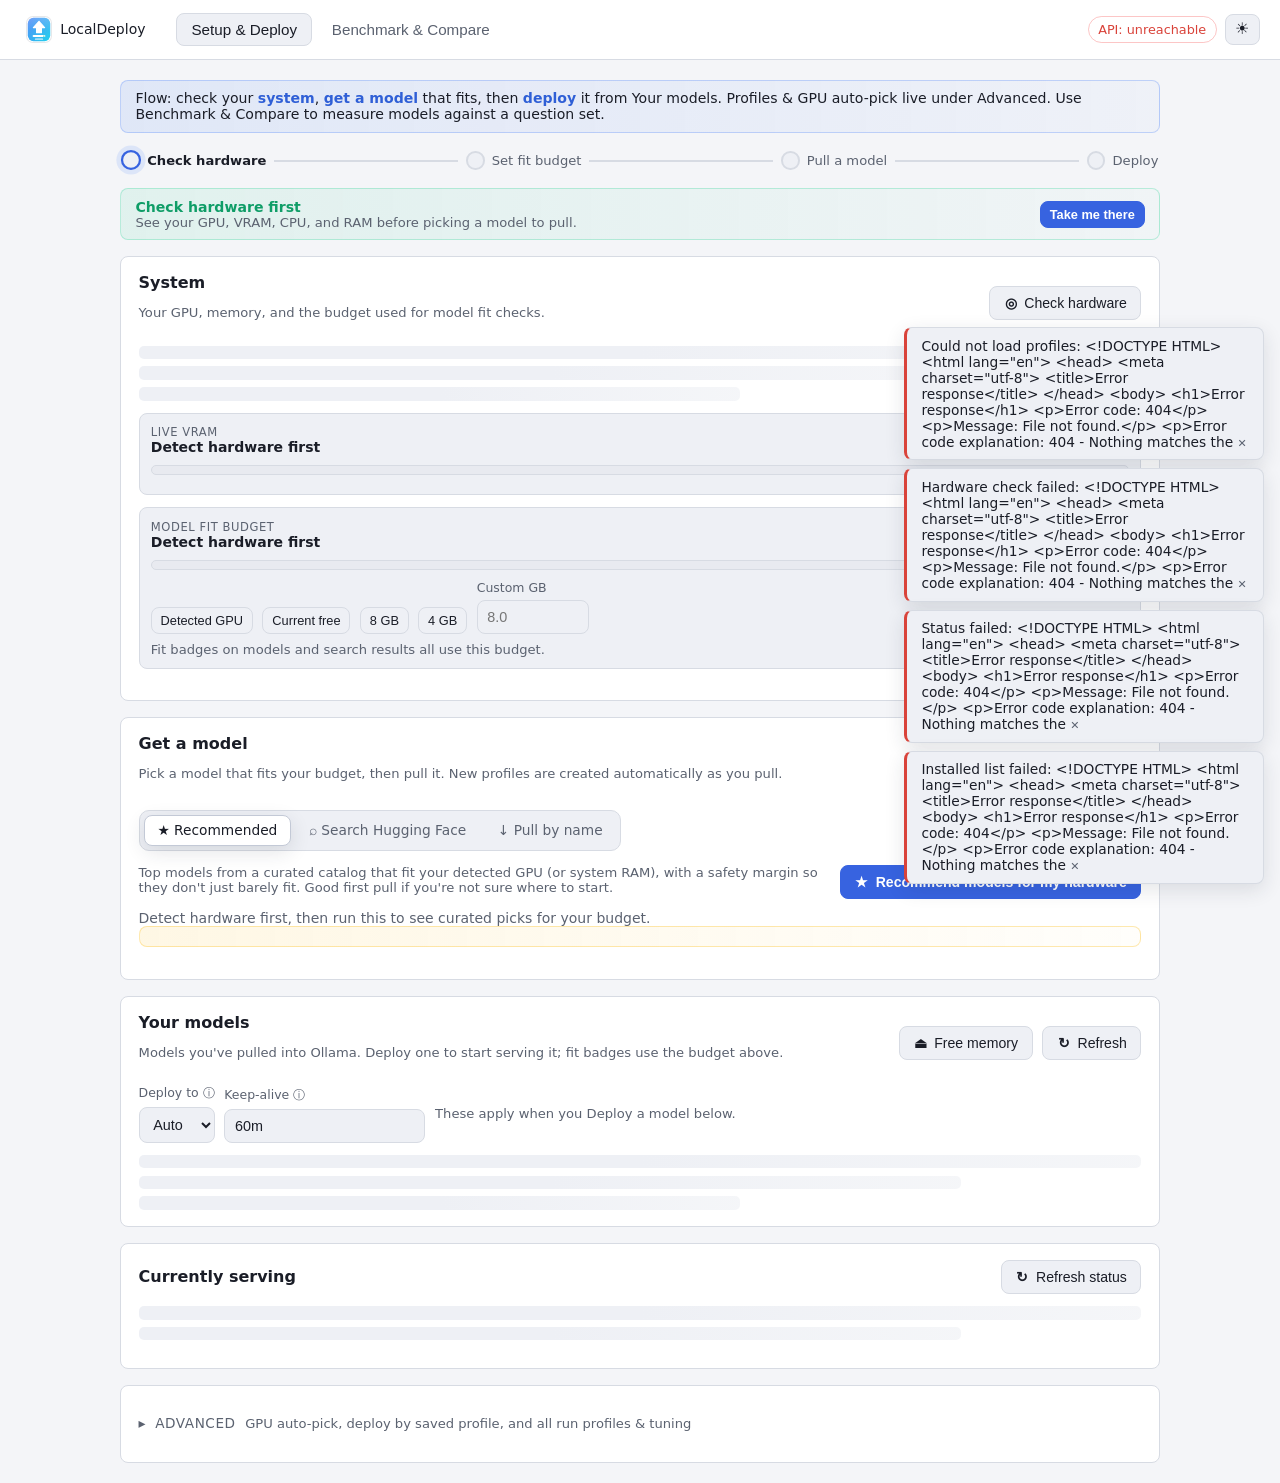
==== commit 74176f9c: "Refresh UI assets and profile handling" ====
--- a/web/index.html
+++ b/web/index.html
@@ -4,8 +4,8 @@
     <meta charset="utf-8" />
     <meta name="viewport" content="width=device-width, initial-scale=1" />
     <title>LocalDeploy</title>
-    <link rel="icon" type="image/png" href="favicon.png?v=20260711-ui18" />
-    <link rel="stylesheet" href="styles.css?v=20260711-ui18" />
+    <link rel="icon" type="image/png" href="favicon.png?v=20260717-ui19" />
+    <link rel="stylesheet" href="styles.css?v=20260717-ui19" />
     <script>
       // Applied synchronously, before CSS renders, so a saved preference never flashes the other theme.
       try {
@@ -19,7 +19,7 @@
   <body>
     <header class="topbar">
       <button class="brand brand-button" id="brand-home" type="button" title="Go to setup">
-        <img class="brand-icon" src="favicon.png?v=20260711-ui18" alt="" />
+        <img class="brand-icon" src="logo.svg?v=20260717-ui19" alt="" />
         <span>LocalDeploy</span>
       </button>
       <nav class="tabs" role="tablist">
@@ -293,6 +293,7 @@
                 </select>
               </label>
               <button class="btn primary" id="btn-fit-profiles" data-icon="⌕">Scan saved profiles</button>
+              <button class="btn" id="btn-clean-orphans" data-icon="✕" title="Delete every profile whose Ollama model is not pulled. Models on disk are not touched.">Remove not-pulled profiles</button>
             </div>
             <div id="fit-finder-body" class="muted">Saved profiles have not been scanned against the model fit budget yet.</div>
           </div>
@@ -502,6 +503,6 @@
     </main>
 
     <div id="toasts" class="toasts" aria-live="polite"></div>
-    <script src="app.js?v=20260711-ui18"></script>
+    <script src="app.js?v=20260717-ui19"></script>
   </body>
 </html>
--- a/web/styles.css
+++ b/web/styles.css
@@ -625,6 +625,22 @@
   color: var(--muted);
   padding: 0.85rem;
 }
+.link-btn {
+  background: none;
+  border: 0;
+  padding: 0;
+  color: var(--accent-strong);
+  cursor: pointer;
+  font: inherit;
+  font-size: 0.85rem;
+  text-decoration: underline;
+  text-underline-offset: 2px;
+}
+.link-btn:hover { opacity: 0.85; }
+/* Sits after the last chip card, which keeps its border-bottom as the divider. */
+.chip-grid-footer {
+  padding: 0.5rem 0.75rem;
+}
 .run-active {
   border: 1px solid rgba(79, 134, 247, 0.35);
   background: linear-gradient(180deg, rgba(79, 134, 247, 0.14), rgba(79, 134, 247, 0.05));
